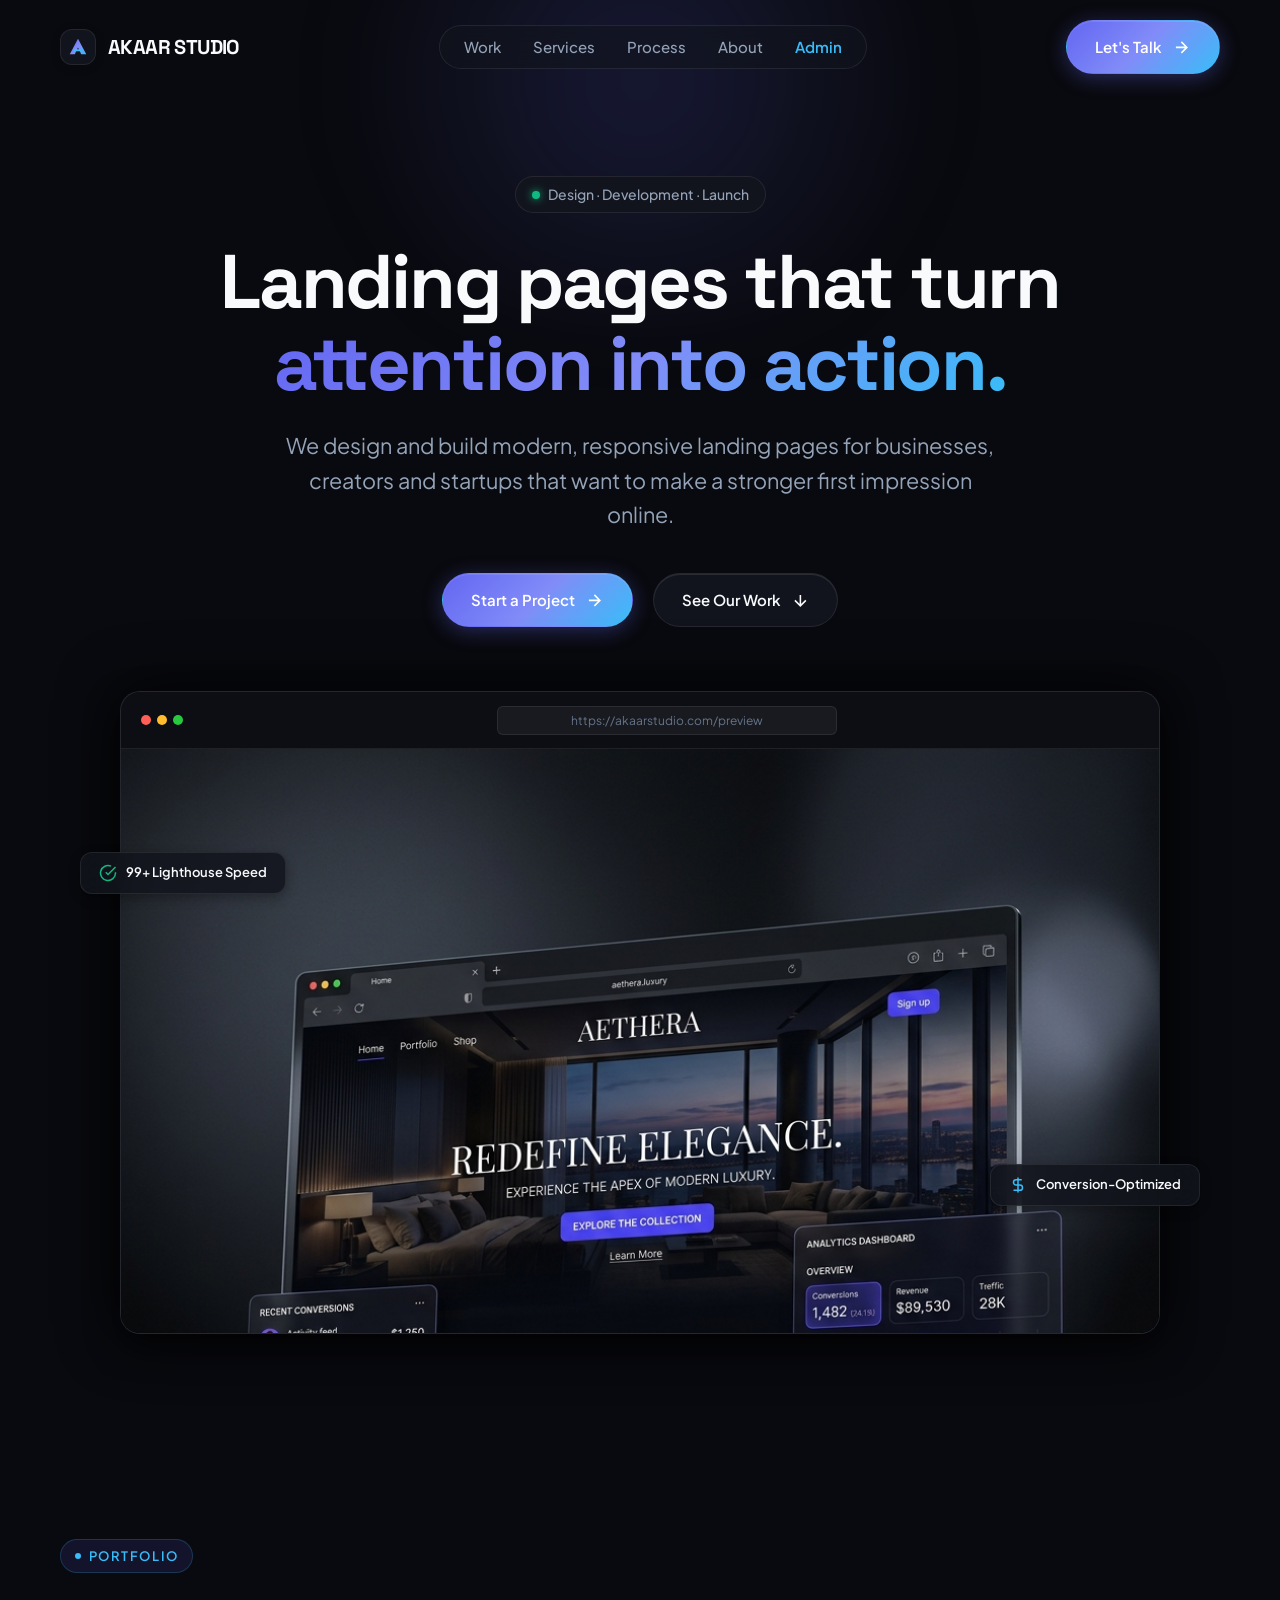
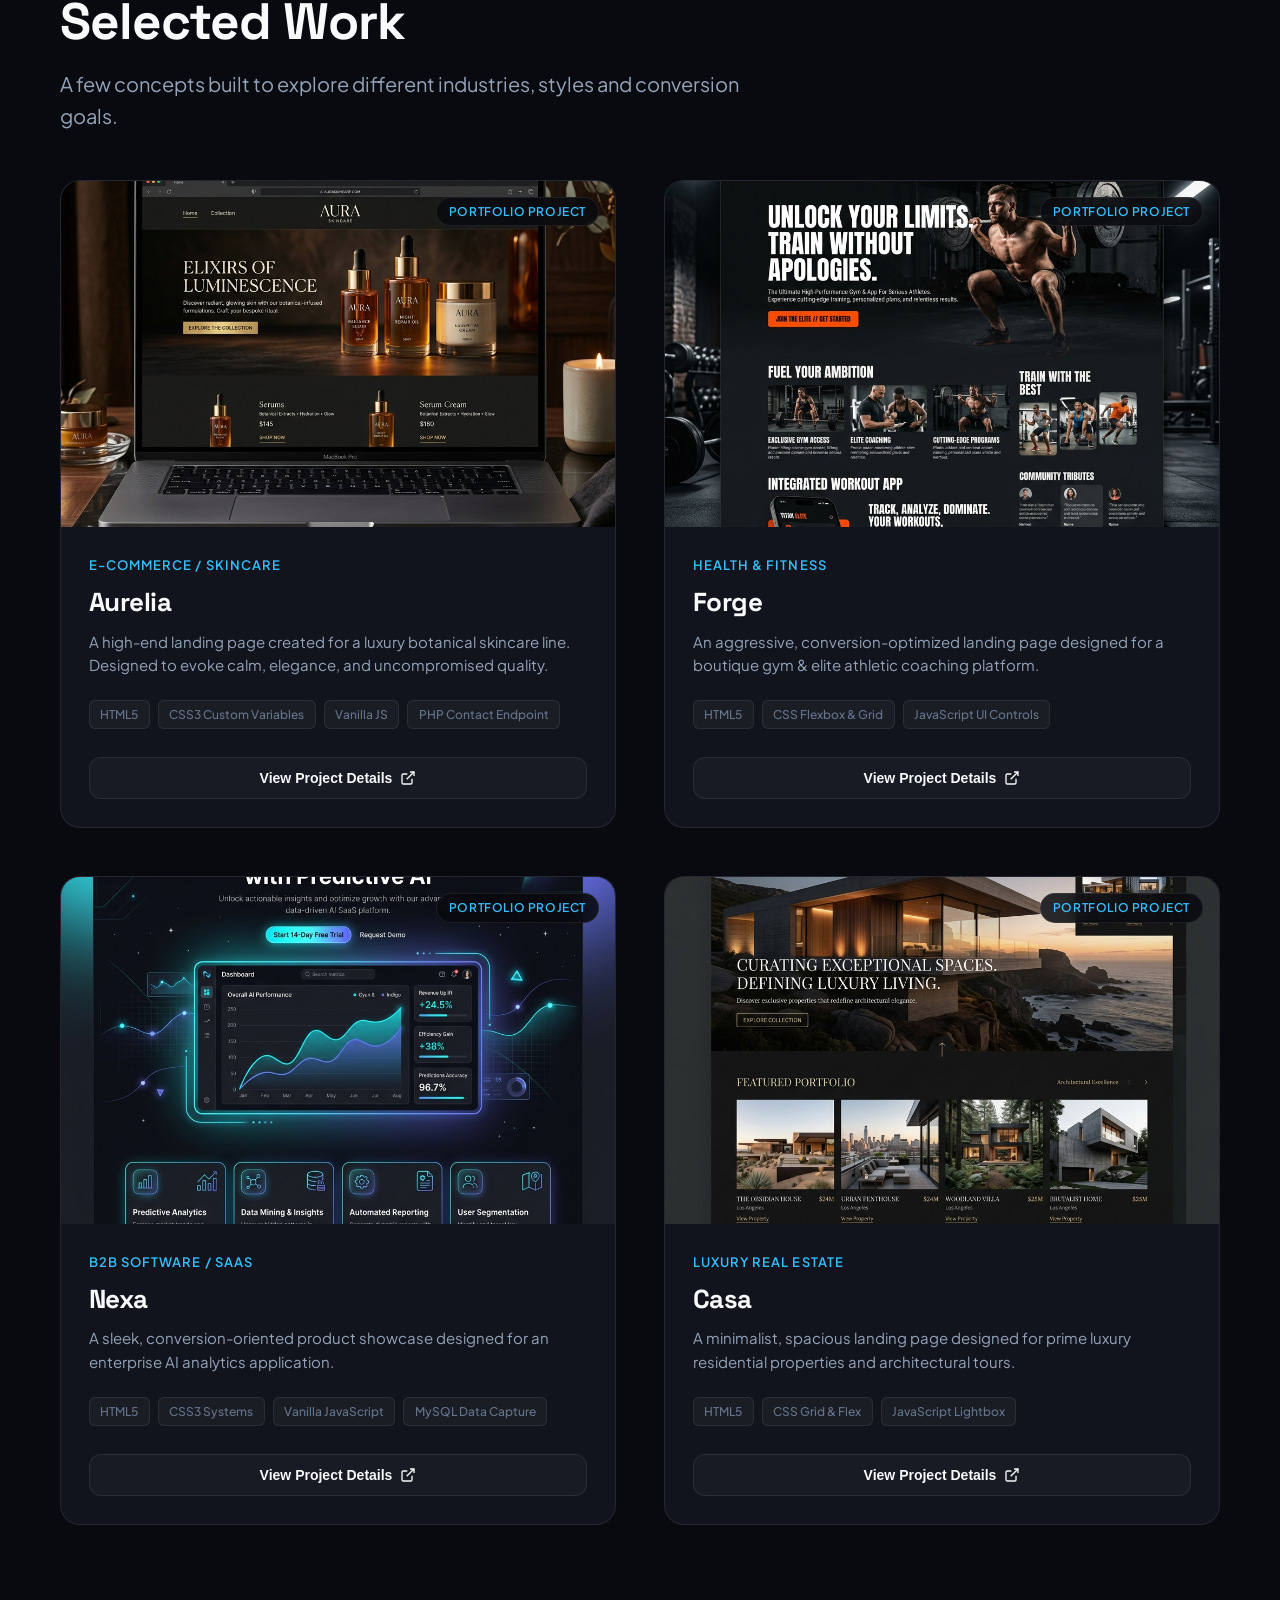
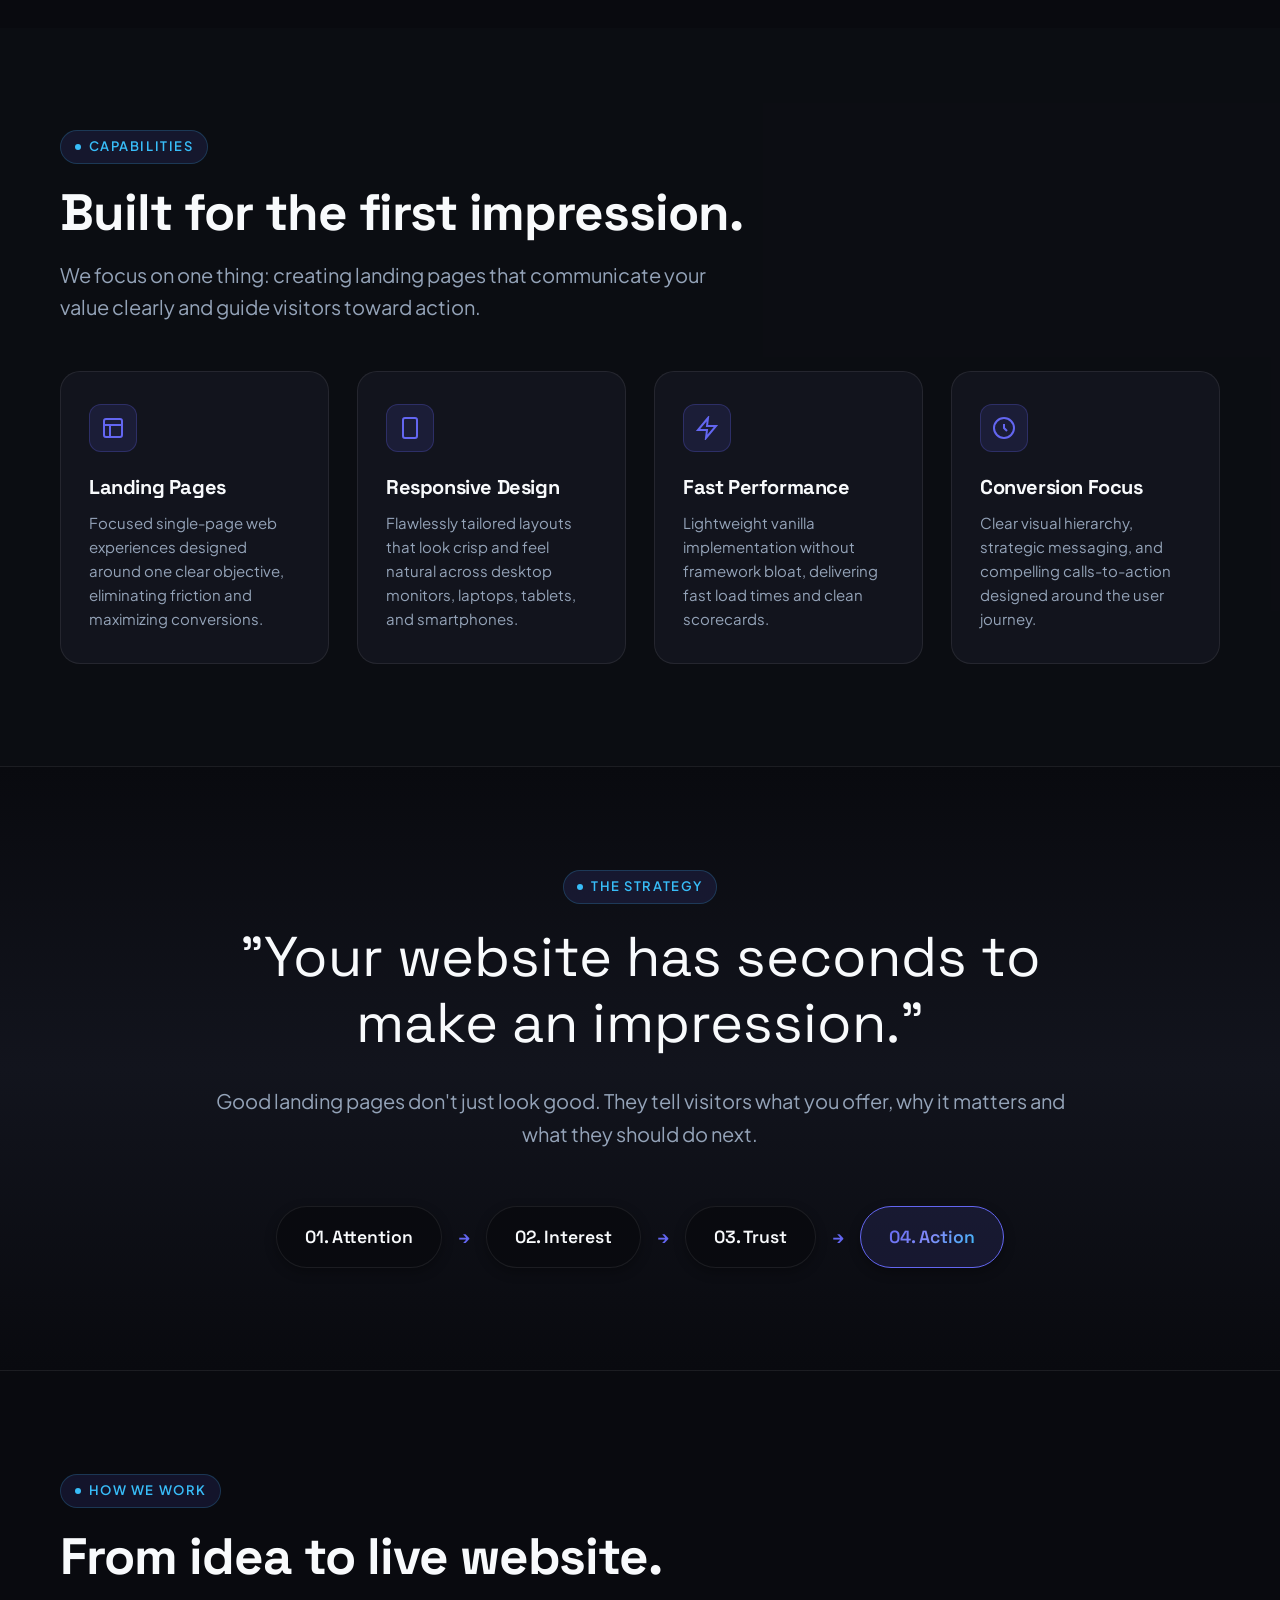
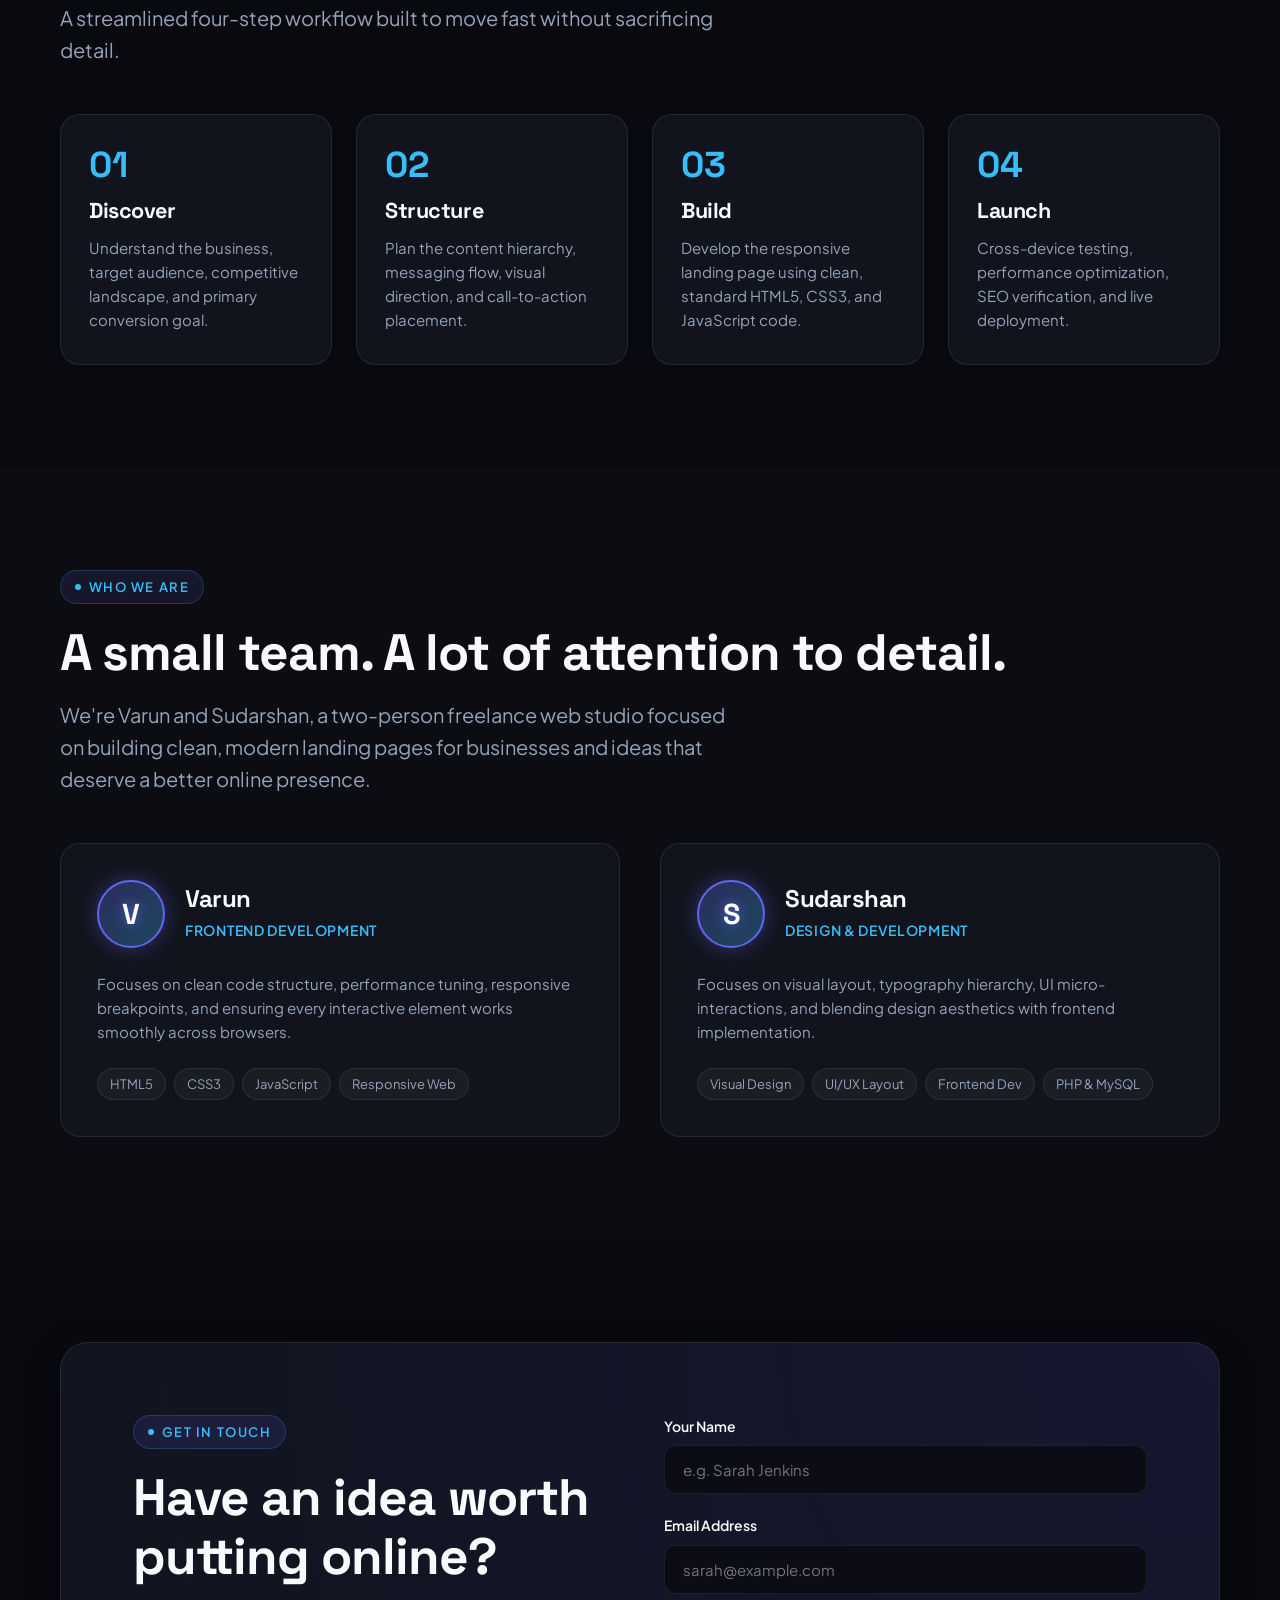
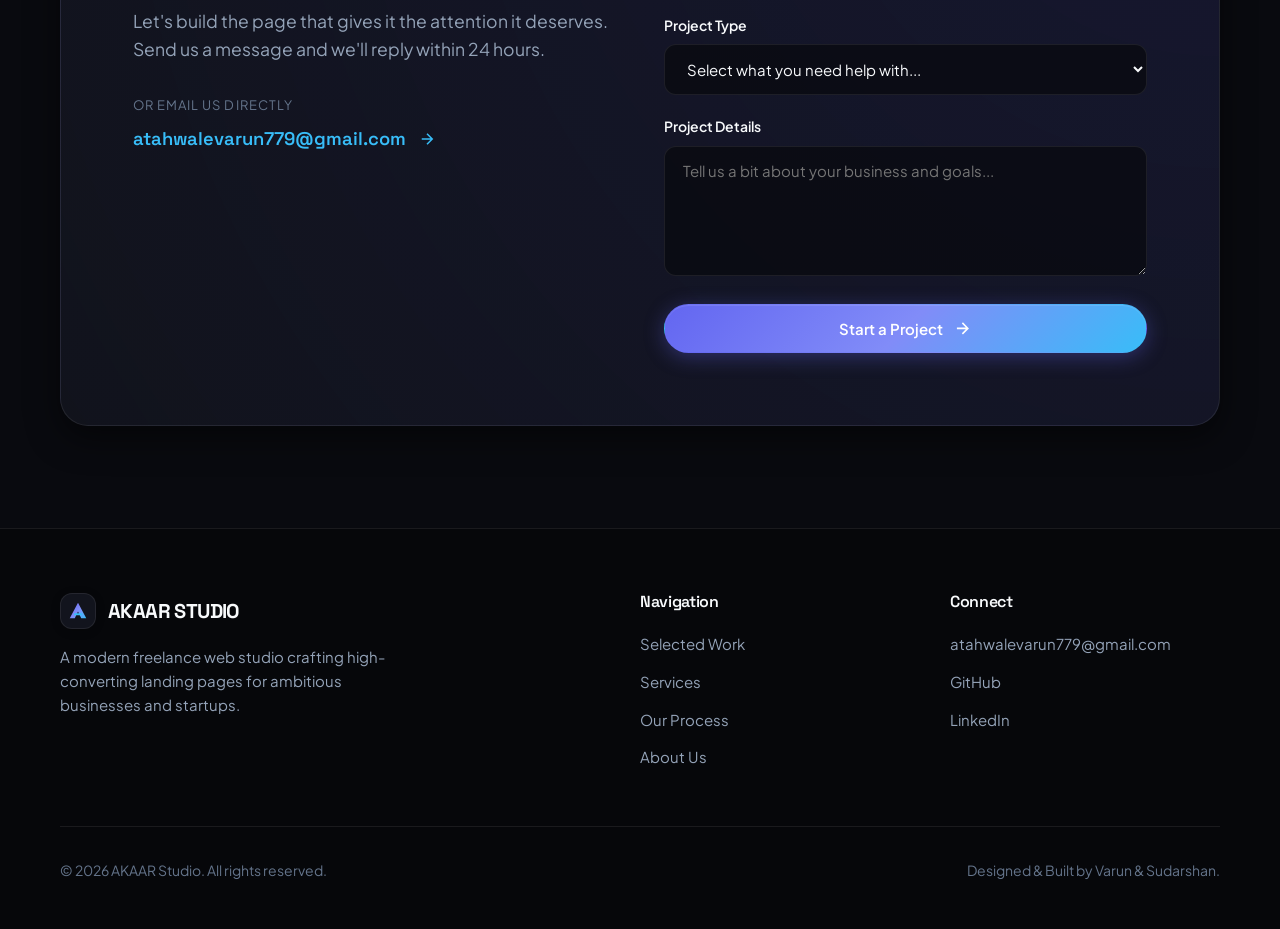
==== index.html @ c150434a "Add index.html for static GitHub Pages deployment" ====
<!DOCTYPE html>
<html lang="en">
<head>
    <meta charset="UTF-8">
    <meta name="viewport" content="width=device-width, initial-scale=1.0">
    <title>AKAAR STUDIO — Modern Landing Pages That Convert</title>
    <meta name="description" content="We design and build modern, responsive landing pages for businesses, creators and startups that want to make a stronger first impression online.">
    <meta name="author" content="AKAAR Studio">

    <!-- Open Graph Metadata -->
    <meta property="og:title" content="AKAAR STUDIO — Modern Landing Pages That Convert">
    <meta property="og:description" content="We design and build modern, responsive landing pages for businesses, creators and startups.">
    <meta property="og:image" content="assets/images/hero_preview.png">
    <meta property="og:type" content="website">

    <!-- Favicon SVG -->
    <link rel="icon" type="image/svg+xml" href="data:image/svg+xml,<svg xmlns='http://www.w3.org/2000/svg' viewBox='0 0 100 100'><rect width='100' height='100' rx='24' fill='%2312141D'/><path d='M50 18L18 82H36L50 51L64 82H82L50 18Z' fill='%236366F1'/><path d='M34 60H66' stroke='%2338BDF8' stroke-width='7' stroke-linecap='round'/></svg>">

    <!-- CSS Stylesheet -->
    <link rel="stylesheet" href="assets/css/styles.css">
</head>
<body>

    <!-- ==========================================================================
         NAVBAR
         ========================================================================== -->
    <header class="navbar-wrapper">
        <div class="container navbar-inner">
            <a href="#" class="brand-logo" aria-label="AKAAR Studio Homepage">
                <div class="brand-mark">
                    <svg width="22" height="22" viewBox="0 0 24 24" fill="none" xmlns="http://www.w3.org/2000/svg">
                        <path d="M12 3L3 20H8.5L12 12.5L15.5 20H21L12 3Z" fill="url(#akaar-logo-head)"/>
                        <path d="M8.5 15.5H15.5" stroke="#38BDF8" stroke-width="2" stroke-linecap="round"/>
                        <defs>
                            <linearGradient id="akaar-logo-head" x1="3" y1="3" x2="21" y2="20" gradientUnits="userSpaceOnUse">
                                <stop stop-color="#6366F1"/>
                                <stop offset="0.5" stop-color="#818CF8"/>
                                <stop offset="1" stop-color="#38BDF8"/>
                            </linearGradient>
                        </defs>
                    </svg>
                </div>
                <span>AKAAR STUDIO</span>
            </a>

            <nav>
                <ul class="nav-links">
                    <li><a href="#work" class="nav-link">Work</a></li>
                    <li><a href="#services" class="nav-link">Services</a></li>
                    <li><a href="#process" class="nav-link">Process</a></li>
                    <li><a href="#about" class="nav-link">About</a></li>
                    <li><a href="admin/index.php" class="nav-link" style="color: var(--accent-cyan); font-weight: 600;">Admin</a></li>
                </ul>
            </nav>

            <div class="nav-cta">
                <a href="#contact" class="btn btn-primary">
                    <span>Let's Talk</span>
                    <svg class="btn-icon" viewBox="0 0 24 24" fill="none" stroke="currentColor" stroke-width="2"><path d="M5 12h14M12 5l7 7-7 7"/></svg>
                </a>
            </div>

            <button class="mobile-nav-toggle" aria-label="Toggle Navigation Menu" aria-expanded="false">
                <span></span>
                <span></span>
                <span></span>
            </button>
        </div>
    </header>

    <!-- Mobile Drawer Overlay -->
    <div class="mobile-drawer" id="mobileDrawer">
        <ul class="mobile-drawer-links">
            <li><a href="#work" class="mobile-drawer-link">Work</a></li>
            <li><a href="#services" class="mobile-drawer-link">Services</a></li>
            <li><a href="#process" class="mobile-drawer-link">Process</a></li>
            <li><a href="#about" class="mobile-drawer-link">About</a></li>
            <li><a href="admin/index.php" class="mobile-drawer-link" style="color: var(--accent-cyan); font-weight: 600;">Admin Gateway</a></li>
        </ul>
        <a href="#contact" class="btn btn-primary mobile-drawer-cta">
            <span>Start a Project</span>
            <svg class="btn-icon" viewBox="0 0 24 24" fill="none" stroke="currentColor" stroke-width="2"><path d="M5 12h14M12 5l7 7-7 7"/></svg>
        </a>
    </div>

    <!-- ==========================================================================
         HERO SECTION
         ========================================================================== -->
    <section class="hero-section">
        <div class="hero-glow"></div>
        <div class="container">
            <div class="hero-content reveal-on-scroll">
                <div class="hero-badge">
                    <span class="hero-badge-dot"></span>
                    <span>Design · Development · Launch</span>
                </div>

                <h1 class="hero-headline">
                    Landing pages that turn <br>
                    <span class="text-gradient">attention into action.</span>
                </h1>

                <p class="hero-subtext">
                    We design and build modern, responsive landing pages for businesses, creators and startups that want to make a stronger first impression online.
                </p>

                <div class="hero-actions">
                    <a href="#contact" class="btn btn-primary">
                        <span>Start a Project</span>
                        <svg class="btn-icon" viewBox="0 0 24 24" fill="none" stroke="currentColor" stroke-width="2"><path d="M5 12h14M12 5l7 7-7 7"/></svg>
                    </a>
                    <a href="#work" class="btn btn-secondary">
                        <span>See Our Work</span>
                        <svg class="btn-icon" viewBox="0 0 24 24" fill="none" stroke="currentColor" stroke-width="2"><path d="M12 5v14M5 12l7 7 7-7"/></svg>
                    </a>
                </div>
            </div>

            <!-- Hero Visual Browser Mockup -->
            <div class="hero-visual-container reveal-on-scroll">
                <div class="floating-tag floating-tag-left">
                    <svg width="18" height="18" viewBox="0 0 24 24" fill="none" stroke="#10B981" stroke-width="2"><path d="M22 11.08V12a10 10 0 1 1-5.93-9.14"/><polyline points="22 4 12 14.01 9 11.01"/></svg>
                    <span>99+ Lighthouse Speed</span>
                </div>

                <div class="floating-tag floating-tag-right">
                    <svg width="18" height="18" viewBox="0 0 24 24" fill="none" stroke="#38BDF8" stroke-width="2"><path d="M12 2v20M17 5H9.5a3.5 3.5 0 0 0 0 7h5a3.5 3.5 0 0 1 0 7H6"/></svg>
                    <span>Conversion-Optimized</span>
                </div>

                <div class="hero-visual-frame">
                    <div class="browser-bar">
                        <div class="browser-dots">
                            <span class="browser-dot red"></span>
                            <span class="browser-dot yellow"></span>
                            <span class="browser-dot green"></span>
                        </div>
                        <div class="browser-url-pill">https://akaarstudio.com/preview</div>
                    </div>
                    <div class="hero-img-wrap">
                        <img src="assets/images/hero_preview.png" alt="AKAAR Studio Landing Page Preview Showcase" loading="eager">
                    </div>
                </div>
            </div>
        </div>
    </section>

    <!-- ==========================================================================
         SELECTED WORK
         ========================================================================== -->
    <section id="work" class="section-padding">
        <div class="container">
            <div class="reveal-on-scroll">
                <span class="section-label">Portfolio</span>
                <h2 class="section-title">Selected Work</h2>
                <p class="section-subtitle">
                    A few concepts built to explore different industries, styles and conversion goals.
                </p>
            </div>

            <div class="projects-grid" id="projectsGrid">
                                <article class="project-card reveal-on-scroll">
                    <div class="project-img-box">
                        <span class="concept-badge">Portfolio Project</span>
                        <img src="assets/images/project_aurelia.png" alt="Aurelia" loading="lazy" onerror="this.src='assets/images/hero_preview.png'">
                    </div>
                    <div class="project-info">
                        <div class="project-meta">
                            <span class="project-industry">E-Commerce / Skincare</span>
                        </div>
                        <h3 class="project-title">Aurelia</h3>
                        <p class="project-desc">
                            A high-end landing page created for a luxury botanical skincare line. Designed to evoke calm, elegance, and uncompromised quality.                        </p>
                        <div class="project-tech-tags">
                                                            <span class="tech-tag">HTML5</span>
                                                            <span class="tech-tag">CSS3 Custom Variables</span>
                                                            <span class="tech-tag">Vanilla JS</span>
                                                            <span class="tech-tag">PHP Contact Endpoint</span>
                                                    </div>
                        <div class="project-footer">
                            <button class="btn-card-action" data-project-trigger="aurelia">
                                <span>View Project Details</span>
                                <svg width="16" height="16" viewBox="0 0 24 24" fill="none" stroke="currentColor" stroke-width="2"><path d="M18 13v6a2 2 0 0 1-2 2H5a2 2 0 0 1-2-2V8a2 2 0 0 1 2-2h6"/><polyline points="15 3 21 3 21 9"/><line x1="10" y1="14" x2="21" y2="3"/></svg>
                            </button>
                        </div>
                    </div>
                </article>
                                <article class="project-card reveal-on-scroll">
                    <div class="project-img-box">
                        <span class="concept-badge">Portfolio Project</span>
                        <img src="assets/images/project_forge.png" alt="Forge" loading="lazy" onerror="this.src='assets/images/hero_preview.png'">
                    </div>
                    <div class="project-info">
                        <div class="project-meta">
                            <span class="project-industry">Health &amp; Fitness</span>
                        </div>
                        <h3 class="project-title">Forge</h3>
                        <p class="project-desc">
                            An aggressive, conversion-optimized landing page designed for a boutique gym &amp; elite athletic coaching platform.                        </p>
                        <div class="project-tech-tags">
                                                            <span class="tech-tag">HTML5</span>
                                                            <span class="tech-tag">CSS Flexbox &amp; Grid</span>
                                                            <span class="tech-tag">JavaScript UI Controls</span>
                                                    </div>
                        <div class="project-footer">
                            <button class="btn-card-action" data-project-trigger="forge">
                                <span>View Project Details</span>
                                <svg width="16" height="16" viewBox="0 0 24 24" fill="none" stroke="currentColor" stroke-width="2"><path d="M18 13v6a2 2 0 0 1-2 2H5a2 2 0 0 1-2-2V8a2 2 0 0 1 2-2h6"/><polyline points="15 3 21 3 21 9"/><line x1="10" y1="14" x2="21" y2="3"/></svg>
                            </button>
                        </div>
                    </div>
                </article>
                                <article class="project-card reveal-on-scroll">
                    <div class="project-img-box">
                        <span class="concept-badge">Portfolio Project</span>
                        <img src="assets/images/project_nexa.png" alt="Nexa" loading="lazy" onerror="this.src='assets/images/hero_preview.png'">
                    </div>
                    <div class="project-info">
                        <div class="project-meta">
                            <span class="project-industry">B2B Software / SaaS</span>
                        </div>
                        <h3 class="project-title">Nexa</h3>
                        <p class="project-desc">
                            A sleek, conversion-oriented product showcase designed for an enterprise AI analytics application.                        </p>
                        <div class="project-tech-tags">
                                                            <span class="tech-tag">HTML5</span>
                                                            <span class="tech-tag">CSS3 Systems</span>
                                                            <span class="tech-tag">Vanilla JavaScript</span>
                                                            <span class="tech-tag">MySQL Data Capture</span>
                                                    </div>
                        <div class="project-footer">
                            <button class="btn-card-action" data-project-trigger="nexa">
                                <span>View Project Details</span>
                                <svg width="16" height="16" viewBox="0 0 24 24" fill="none" stroke="currentColor" stroke-width="2"><path d="M18 13v6a2 2 0 0 1-2 2H5a2 2 0 0 1-2-2V8a2 2 0 0 1 2-2h6"/><polyline points="15 3 21 3 21 9"/><line x1="10" y1="14" x2="21" y2="3"/></svg>
                            </button>
                        </div>
                    </div>
                </article>
                                <article class="project-card reveal-on-scroll">
                    <div class="project-img-box">
                        <span class="concept-badge">Portfolio Project</span>
                        <img src="assets/images/project_casa.png" alt="Casa" loading="lazy" onerror="this.src='assets/images/hero_preview.png'">
                    </div>
                    <div class="project-info">
                        <div class="project-meta">
                            <span class="project-industry">Luxury Real Estate</span>
                        </div>
                        <h3 class="project-title">Casa</h3>
                        <p class="project-desc">
                            A minimalist, spacious landing page designed for prime luxury residential properties and architectural tours.                        </p>
                        <div class="project-tech-tags">
                                                            <span class="tech-tag">HTML5</span>
                                                            <span class="tech-tag">CSS Grid &amp; Flex</span>
                                                            <span class="tech-tag">JavaScript Lightbox</span>
                                                    </div>
                        <div class="project-footer">
                            <button class="btn-card-action" data-project-trigger="casa">
                                <span>View Project Details</span>
                                <svg width="16" height="16" viewBox="0 0 24 24" fill="none" stroke="currentColor" stroke-width="2"><path d="M18 13v6a2 2 0 0 1-2 2H5a2 2 0 0 1-2-2V8a2 2 0 0 1 2-2h6"/><polyline points="15 3 21 3 21 9"/><line x1="10" y1="14" x2="21" y2="3"/></svg>
                            </button>
                        </div>
                    </div>
                </article>
                            </div>
        </div>
    </section>

    <!-- ==========================================================================
         WHAT WE BUILD
         ========================================================================== -->
    <section id="services" class="section-padding" style="background: rgba(18, 20, 29, 0.3);">
        <div class="container">
            <div class="reveal-on-scroll">
                <span class="section-label">Capabilities</span>
                <h2 class="section-title">Built for the first impression.</h2>
                <p class="section-subtitle">
                    We focus on one thing: creating landing pages that communicate your value clearly and guide visitors toward action.
                </p>
            </div>

            <div class="services-grid">
                <div class="service-card reveal-on-scroll">
                    <div class="service-icon">
                        <svg width="24" height="24" viewBox="0 0 24 24" fill="none" stroke="currentColor" stroke-width="2"><rect x="3" y="3" width="18" height="18" rx="2" ry="2"/><line x1="3" y1="9" x2="21" y2="9"/><line x1="9" y1="21" x2="9" y2="9"/></svg>
                    </div>
                    <h3 class="service-title">Landing Pages</h3>
                    <p class="service-desc">
                        Focused single-page web experiences designed around one clear objective, eliminating friction and maximizing conversions.
                    </p>
                </div>

                <div class="service-card reveal-on-scroll">
                    <div class="service-icon">
                        <svg width="24" height="24" viewBox="0 0 24 24" fill="none" stroke="currentColor" stroke-width="2"><rect x="5" y="2" width="14" height="20" rx="2" ry="2"/><line x1="12" y1="18" x2="12.01" y2="18"/></svg>
                    </div>
                    <h3 class="service-title">Responsive Design</h3>
                    <p class="service-desc">
                        Flawlessly tailored layouts that look crisp and feel natural across desktop monitors, laptops, tablets, and smartphones.
                    </p>
                </div>

                <div class="service-card reveal-on-scroll">
                    <div class="service-icon">
                        <svg width="24" height="24" viewBox="0 0 24 24" fill="none" stroke="currentColor" stroke-width="2"><polygon points="13 2 3 14 12 14 11 22 21 10 12 10 13 2"/></svg>
                    </div>
                    <h3 class="service-title">Fast Performance</h3>
                    <p class="service-desc">
                        Lightweight vanilla implementation without framework bloat, delivering fast load times and clean scorecards.
                    </p>
                </div>

                <div class="service-card reveal-on-scroll">
                    <div class="service-icon">
                        <svg width="24" height="24" viewBox="0 0 24 24" fill="none" stroke="currentColor" stroke-width="2"><circle cx="12" cy="12" r="10"/><path d="M12 8v4l3 3"/></svg>
                    </div>
                    <h3 class="service-title">Conversion Focus</h3>
                    <p class="service-desc">
                        Clear visual hierarchy, strategic messaging, and compelling calls-to-action designed around the user journey.
                    </p>
                </div>
            </div>
        </div>
    </section>

    <!-- ==========================================================================
         WHY LANDING PAGES
         ========================================================================== -->
    <section class="section-padding why-section">
        <div class="container">
            <div class="why-editorial reveal-on-scroll">
                <span class="section-label">The Strategy</span>
                <blockquote class="why-quote">
                    "Your website has seconds to make an impression."
                </blockquote>
                <p class="why-subcopy">
                    Good landing pages don't just look good. They tell visitors what you offer, why it matters and what they should do next.
                </p>

                <div class="journey-flow">
                    <div class="journey-step">
                        <span>01. Attention</span>
                    </div>
                    <span class="journey-arrow">→</span>

                    <div class="journey-step">
                        <span>02. Interest</span>
                    </div>
                    <span class="journey-arrow">→</span>

                    <div class="journey-step">
                        <span>03. Trust</span>
                    </div>
                    <span class="journey-arrow">→</span>

                    <div class="journey-step" style="border-color: var(--accent-primary); background: var(--accent-light);">
                        <span class="text-gradient">04. Action</span>
                    </div>
                </div>
            </div>
        </div>
    </section>

    <!-- ==========================================================================
         PROCESS SECTION
         ========================================================================== -->
    <section id="process" class="section-padding">
        <div class="container">
            <div class="reveal-on-scroll">
                <span class="section-label">How We Work</span>
                <h2 class="section-title">From idea to live website.</h2>
                <p class="section-subtitle">
                    A streamlined four-step workflow built to move fast without sacrificing detail.
                </p>
            </div>

            <div class="process-timeline">
                <div class="process-step-card reveal-on-scroll">
                    <div class="process-number">01</div>
                    <h3 class="process-title">Discover</h3>
                    <p class="process-desc">
                        Understand the business, target audience, competitive landscape, and primary conversion goal.
                    </p>
                </div>

                <div class="process-step-card reveal-on-scroll">
                    <div class="process-number">02</div>
                    <h3 class="process-title">Structure</h3>
                    <p class="process-desc">
                        Plan the content hierarchy, messaging flow, visual direction, and call-to-action placement.
                    </p>
                </div>

                <div class="process-step-card reveal-on-scroll">
                    <div class="process-number">03</div>
                    <h3 class="process-title">Build</h3>
                    <p class="process-desc">
                        Develop the responsive landing page using clean, standard HTML5, CSS3, and JavaScript code.
                    </p>
                </div>

                <div class="process-step-card reveal-on-scroll">
                    <div class="process-number">04</div>
                    <h3 class="process-title">Launch</h3>
                    <p class="process-desc">
                        Cross-device testing, performance optimization, SEO verification, and live deployment.
                    </p>
                </div>
            </div>
        </div>
    </section>

    <!-- ==========================================================================
         ABOUT US SECTION
         ========================================================================== -->
    <section id="about" class="section-padding" style="background: rgba(18, 20, 29, 0.3);">
        <div class="container">
            <div class="reveal-on-scroll">
                <span class="section-label">Who We Are</span>
                <h2 class="section-title">A small team. A lot of attention to detail.</h2>
                <p class="section-subtitle">
                    We're Varun and Sudarshan, a two-person freelance web studio focused on building clean, modern landing pages for businesses and ideas that deserve a better online presence.
                </p>
            </div>

            <div class="team-grid">
                <!-- Varun -->
                <div class="team-card reveal-on-scroll">
                    <div class="team-header">
                        <div class="team-avatar">V</div>
                        <div>
                            <h3 class="team-name">Varun</h3>
                            <span class="team-role">Frontend Development</span>
                        </div>
                    </div>
                    <p style="color: var(--text-secondary); font-size: 0.9375rem; line-height: 1.6;">
                        Focuses on clean code structure, performance tuning, responsive breakpoints, and ensuring every interactive element works smoothly across browsers.
                    </p>
                    <div class="team-focus-list">
                        <span class="team-focus-pill">HTML5</span>
                        <span class="team-focus-pill">CSS3</span>
                        <span class="team-focus-pill">JavaScript</span>
                        <span class="team-focus-pill">Responsive Web</span>
                    </div>
                </div>

                <!-- Sudarshan -->
                <div class="team-card reveal-on-scroll">
                    <div class="team-header">
                        <div class="team-avatar">S</div>
                        <div>
                            <h3 class="team-name">Sudarshan</h3>
                            <span class="team-role">Design & Development</span>
                        </div>
                    </div>
                    <p style="color: var(--text-secondary); font-size: 0.9375rem; line-height: 1.6;">
                        Focuses on visual layout, typography hierarchy, UI micro-interactions, and blending design aesthetics with frontend implementation.
                    </p>
                    <div class="team-focus-list">
                        <span class="team-focus-pill">Visual Design</span>
                        <span class="team-focus-pill">UI/UX Layout</span>
                        <span class="team-focus-pill">Frontend Dev</span>
                        <span class="team-focus-pill">PHP & MySQL</span>
                    </div>
                </div>
            </div>
        </div>
    </section>

    <!-- ==========================================================================
         FINAL CTA & CONTACT FORM
         ========================================================================== -->
    <section id="contact" class="section-padding">
        <div class="container">
            <div class="cta-section-box reveal-on-scroll">
                <div class="cta-grid">
                    <div>
                        <span class="section-label">Get In Touch</span>
                        <h2 class="cta-headline">Have an idea worth putting online?</h2>
                        <p class="cta-subcopy">
                            Let's build the page that gives it the attention it deserves. Send us a message and we'll reply within 24 hours.
                        </p>

                        <div style="margin-top: 2rem;">
                            <span style="display: block; font-size: 0.8125rem; color: var(--text-tertiary); text-transform: uppercase; letter-spacing: 0.08em; margin-bottom: 0.5rem;">Or email us directly</span>
                            <a href="mailto:atahwalevarun779@gmail.com?subject=Project%20Inquiry%20-%20AKAAR%20Studio" class="cta-direct-email">
                                <span>atahwalevarun779@gmail.com</span>
                                <svg width="18" height="18" viewBox="0 0 24 24" fill="none" stroke="currentColor" stroke-width="2"><path d="M5 12h14M12 5l7 7-7 7"/></svg>
                            </a>
                        </div>
                    </div>

                    <!-- Contact Form -->
                    <div>
                        <form id="contactForm" class="contact-form" novalidate>
                            <div class="form-group">
                                <label for="name" class="form-label">Your Name</label>
                                <input type="text" id="name" name="name" class="form-input" placeholder="e.g. Sarah Jenkins" required>
                            </div>

                            <div class="form-group">
                                <label for="email" class="form-label">Email Address</label>
                                <input type="email" id="email" name="email" class="form-input" placeholder="sarah@example.com" required>
                            </div>

                            <div class="form-group">
                                <label for="project_type" class="form-label">Project Type</label>
                                <select id="project_type" name="project_type" class="form-select" required>
                                    <option value="" disabled selected>Select what you need help with...</option>
                                    <option value="Landing Page">Landing Page</option>
                                    <option value="Business Website">Business Website</option>
                                    <option value="Product Launch">Product Launch</option>
                                    <option value="Website Redesign">Website Redesign</option>
                                    <option value="Other">Other</option>
                                </select>
                            </div>

                            <div class="form-group">
                                <label for="message" class="form-label">Project Details</label>
                                <textarea id="message" name="message" class="form-textarea" placeholder="Tell us a bit about your business and goals..." required></textarea>
                            </div>

                            <div id="formStatus" class="form-status"></div>

                            <button type="submit" id="submitBtn" class="btn btn-primary" style="width: 100%; margin-top: 0.5rem;">
                                <span>Start a Project</span>
                                <svg class="btn-icon" viewBox="0 0 24 24" fill="none" stroke="currentColor" stroke-width="2"><path d="M5 12h14M12 5l7 7-7 7"/></svg>
                            </button>
                        </form>
                    </div>
                </div>
            </div>
        </div>
    </section>

    <!-- ==========================================================================
         PROJECT DETAILS MODAL
         ========================================================================== -->
    <div class="modal-overlay" id="projectModal" role="dialog" aria-modal="true" aria-labelledby="modalTitle">
        <div class="modal-content-box">
            <button class="modal-close-btn" id="modalCloseBtn" aria-label="Close dialog">&times;</button>
            
            <span class="project-industry" id="modalIndustry">Category</span>
            <h2 class="section-title" id="modalTitle" style="font-size: 2rem; margin-top: 0.3rem;">Project Title</h2>

            <img src="" alt="" id="modalImg" class="modal-body-img">

            <div style="margin-bottom: 1.5rem;">
                <h4 style="font-size: 1.1rem; margin-bottom: 0.5rem;">Overview</h4>
                <p id="modalDesc" style="color: var(--text-secondary); font-size: 0.95rem; line-height: 1.6;"></p>
            </div>

            <div style="margin-bottom: 1.5rem;">
                <h4 style="font-size: 1.1rem; margin-bottom: 0.5rem;">Key Conversion Features</h4>
                <ul id="modalHighlights" style="list-style: none; padding-left: 0;"></ul>
            </div>

            <div>
                <h4 style="font-size: 1.1rem; margin-bottom: 0.5rem;">Technologies Used</h4>
                <div id="modalTech" class="project-tech-tags"></div>
            </div>
        </div>
    </div>

    <!-- ==========================================================================
         FOOTER
         ========================================================================== -->
    <footer class="site-footer">
        <div class="container">
            <div class="footer-top">
                <div>
                    <a href="#" class="brand-logo" aria-label="AKAAR Studio Homepage">
                        <div class="brand-mark">
                            <svg width="22" height="22" viewBox="0 0 24 24" fill="none" xmlns="http://www.w3.org/2000/svg">
                                <path d="M12 3L3 20H8.5L12 12.5L15.5 20H21L12 3Z" fill="url(#akaar-logo-foot)"/>
                                <path d="M8.5 15.5H15.5" stroke="#38BDF8" stroke-width="2" stroke-linecap="round"/>
                                <defs>
                                    <linearGradient id="akaar-logo-foot" x1="3" y1="3" x2="21" y2="20" gradientUnits="userSpaceOnUse">
                                        <stop stop-color="#6366F1"/>
                                        <stop offset="0.5" stop-color="#818CF8"/>
                                        <stop offset="1" stop-color="#38BDF8"/>
                                    </linearGradient>
                                </defs>
                            </svg>
                        </div>
                        <span>AKAAR STUDIO</span>
                    </a>
                    <p class="footer-brand-desc">
                        A modern freelance web studio crafting high-converting landing pages for ambitious businesses and startups.
                    </p>
                </div>

                <div>
                    <h4 class="footer-col-title">Navigation</h4>
                    <ul class="footer-links">
                        <li><a href="#work" class="footer-link">Selected Work</a></li>
                        <li><a href="#services" class="footer-link">Services</a></li>
                        <li><a href="#process" class="footer-link">Our Process</a></li>
                        <li><a href="#about" class="footer-link">About Us</a></li>
                    </ul>
                </div>

                <div>
                    <h4 class="footer-col-title">Connect</h4>
                    <ul class="footer-links">
                        <li><a href="mailto:atahwalevarun779@gmail.com?subject=Project%20Inquiry%20-%20AKAAR%20Studio" class="footer-link">atahwalevarun779@gmail.com</a></li>
                        <li><a href="#" class="footer-link" target="_blank" rel="noopener">GitHub</a></li>
                        <li><a href="#" class="footer-link" target="_blank" rel="noopener">LinkedIn</a></li>
                    </ul>
                </div>
            </div>

            <div class="footer-bottom">
                <p>&copy; 2026 AKAAR Studio. All rights reserved.</p>
                <p>Designed & Built by Varun & Sudarshan.</p>
            </div>
        </div>
    </footer>

    <script>
        window.INITIAL_PROJECTS = [{"id":1,"slug":"aurelia","title":"Aurelia","industry":"E-Commerce \/ Skincare","image_url":"assets\/images\/project_aurelia.png","overview":"A high-end landing page created for a luxury botanical skincare line. Designed to evoke calm, elegance, and uncompromised quality.","highlights":["Editorial visual layout showcasing natural ingredients","Interactive product ingredient hotspot explorer","Clean conversion funnel targeting high-LTV customers","Subtle glassmorphic cards and warm neutral tones"],"tech_tags":["HTML5","CSS3 Custom Variables","Vanilla JS","PHP Contact Endpoint"],"order_num":1},{"id":2,"slug":"forge","title":"Forge","industry":"Health & Fitness","image_url":"assets\/images\/project_forge.png","overview":"An aggressive, conversion-optimized landing page designed for a boutique gym & elite athletic coaching platform.","highlights":["Dynamic workout schedule preview widget","High-contrast dark mode aesthetic with electric accents","Interactive membership plan estimator","Zero layout shift, 99+ Lighthouse performance baseline"],"tech_tags":["HTML5","CSS Flexbox & Grid","JavaScript UI Controls"],"order_num":2},{"id":3,"slug":"nexa","title":"Nexa","industry":"B2B Software \/ SaaS","image_url":"assets\/images\/project_nexa.png","overview":"A sleek, conversion-oriented product showcase designed for an enterprise AI analytics application.","highlights":["Interactive metrics preview and feature comparison table","Clear call-to-action hierarchy for free-trial signups","Responsive metric dashboard preview mockup","Optimized load times under 0.8 seconds"],"tech_tags":["HTML5","CSS3 Systems","Vanilla JavaScript","MySQL Data Capture"],"order_num":3},{"id":4,"slug":"casa","title":"Casa","industry":"Luxury Real Estate","image_url":"assets\/images\/project_casa.png","overview":"A minimalist, spacious landing page designed for prime luxury residential properties and architectural tours.","highlights":["Full-width high-resolution architectural photo galleries","Direct private tour booking inquiry trigger","Subtle micro-interactions on scroll and hover","Accessible semantic markup for global buyers"],"tech_tags":["HTML5","CSS Grid & Flex","JavaScript Lightbox"],"order_num":4}];
    </script>
    <!-- Main JS -->
    <script src="assets/js/main.js"></script>
</body>
</html>
---- assets/css/styles.css ----
/* ==========================================================================
   AKAAR STUDIO — Design System & Custom CSS
   Modern Freelance Landing Page Studio Portfolio for Varun & Sudarshan
   ========================================================================== */

/* --- Google Fonts Import --- */
@import url('https://fonts.googleapis.com/css2?family=Plus+Jakarta+Sans:ital,wght@0,300..800;1,300..800&family=Space+Grotesk:wght@500;600;700&display=swap');

/* --- CSS Variables & Design Tokens --- */
:root {
  /* Color Palette */
  --bg-primary: #090A0F;
  --bg-surface: #12141D;
  --bg-surface-hover: #181B27;
  --bg-surface-active: #202433;
  --bg-elevated: #1C1F2D;
  
  --border-color: rgba(255, 255, 255, 0.08);
  --border-color-hover: rgba(255, 255, 255, 0.16);
  --border-color-glow: rgba(99, 102, 241, 0.4);

  --text-primary: #F8FAFC;
  --text-secondary: #94A3B8;
  --text-tertiary: #64748B;
  
  --accent-primary: #6366F1;
  --accent-hover: #4F46E5;
  --accent-light: rgba(99, 102, 241, 0.12);
  --accent-gradient: linear-gradient(135deg, #6366F1 0%, #818CF8 50%, #38BDF8 100%);
  --accent-cyan: #38BDF8;
  
  --status-success: #10B981;
  --status-error: #EF4444;

  /* Typography */
  --font-sans: 'Plus Jakarta Sans', -apple-system, BlinkMacSystemFont, 'Segoe UI', Roboto, sans-serif;
  --font-heading: 'Space Grotesk', var(--font-sans);

  /* Border Radii */
  --radius-sm: 6px;
  --radius-md: 12px;
  --radius-lg: 20px;
  --radius-xl: 28px;
  --radius-pill: 9999px;

  /* Spacing */
  --space-xs: 0.5rem;
  --space-sm: 1rem;
  --space-md: 1.5rem;
  --space-lg: 2.5rem;
  --space-xl: 4rem;
  --space-2xl: 6rem;

  /* Transitions & Shadows */
  --transition-fast: 0.15s ease;
  --transition-normal: 0.25s cubic-bezier(0.16, 1, 0.3, 1);
  --transition-slow: 0.5s cubic-bezier(0.16, 1, 0.3, 1);
  
  --shadow-sm: 0 4px 12px rgba(0, 0, 0, 0.3);
  --shadow-md: 0 12px 32px rgba(0, 0, 0, 0.5);
  --shadow-glow: 0 0 40px rgba(99, 102, 241, 0.25);
  --shadow-inset: inset 0 1px 0 rgba(255, 255, 255, 0.1);
}

/* --- Base & Reset Rules --- */
*, *::before, *::after {
  box-sizing: border-box;
  margin: 0;
  padding: 0;
}

html {
  scroll-behavior: smooth;
  font-size: 16px;
  -webkit-text-size-adjust: 100%;
}

body {
  background-color: var(--bg-primary);
  color: var(--text-primary);
  font-family: var(--font-sans);
  line-height: 1.6;
  overflow-x: hidden;
  -webkit-font-smoothing: antialiased;
  -moz-osx-font-smoothing: grayscale;
}

/* Selection */
::selection {
  background-color: var(--accent-primary);
  color: #FFFFFF;
}

/* Focus States */
:focus-visible {
  outline: 2px solid var(--accent-primary);
  outline-offset: 3px;
  border-radius: var(--radius-sm);
}

/* Layout Container */
.container {
  width: 100%;
  max-width: 1240px;
  margin-left: auto;
  margin-right: auto;
  padding-left: 1.5rem;
  padding-right: 1.5rem;
}

@media (min-width: 768px) {
  .container {
    padding-left: 2.5rem;
    padding-right: 2.5rem;
  }
}

/* Typography Helpers */
h1, h2, h3, h4 {
  font-family: var(--font-heading);
  color: var(--text-primary);
  line-height: 1.15;
  font-weight: 700;
  letter-spacing: -0.02em;
}

.text-gradient {
  background: var(--accent-gradient);
  -webkit-background-clip: text;
  -webkit-text-fill-color: transparent;
  display: inline-block;
}

.section-label {
  display: inline-flex;
  align-items: center;
  gap: 0.5rem;
  font-size: 0.8125rem;
  font-weight: 600;
  text-transform: uppercase;
  letter-spacing: 0.12em;
  color: var(--accent-cyan);
  background: var(--accent-light);
  border: 1px solid rgba(56, 189, 248, 0.2);
  padding: 0.35rem 0.85rem;
  border-radius: var(--radius-pill);
  margin-bottom: 1.25rem;
}

.section-label::before {
  content: '';
  width: 6px;
  height: 6px;
  border-radius: 50%;
  background-color: var(--accent-cyan);
}

.section-title {
  font-size: clamp(2rem, 4vw, 3.25rem);
  margin-bottom: 1rem;
}

.section-subtitle {
  font-size: clamp(1.05rem, 1.8vw, 1.25rem);
  color: var(--text-secondary);
  max-width: 680px;
  margin-bottom: 3rem;
  font-weight: 400;
  line-height: 1.6;
}

/* --- Buttons & Interactive Controls --- */
.btn {
  display: inline-flex;
  align-items: center;
  justify-content: center;
  gap: 0.625rem;
  font-family: var(--font-sans);
  font-size: 0.9375rem;
  font-weight: 600;
  padding: 0.875rem 1.75rem;
  border-radius: var(--radius-pill);
  text-decoration: none;
  cursor: pointer;
  transition: all var(--transition-normal);
  border: 1px solid transparent;
  white-space: nowrap;
}

.btn-primary {
  background: var(--accent-gradient);
  color: #FFFFFF;
  box-shadow: 0 4px 20px rgba(99, 102, 241, 0.35), var(--shadow-inset);
}

.btn-primary:hover {
  transform: translateY(-2px);
  box-shadow: 0 8px 30px rgba(99, 102, 241, 0.5), var(--shadow-inset);
  filter: brightness(1.08);
}

.btn-secondary {
  background: var(--bg-surface);
  color: var(--text-primary);
  border: 1px solid var(--border-color);
  box-shadow: var(--shadow-inset);
}

.btn-secondary:hover {
  background: var(--bg-surface-hover);
  border-color: var(--border-color-hover);
  transform: translateY(-2px);
  color: #FFFFFF;
}

.btn-icon {
  width: 1.25em;
  height: 1.25em;
  transition: transform var(--transition-fast);
}

.btn:hover .btn-icon {
  transform: translateX(3px);
}

/* --- Floating Navbar --- */
.navbar-wrapper {
  position: fixed;
  top: 0;
  left: 0;
  right: 0;
  z-index: 1000;
  padding: 1.25rem 0;
  transition: padding var(--transition-normal), background var(--transition-normal);
}

.navbar-wrapper.scrolled {
  padding: 0.75rem 0;
  background: rgba(9, 10, 15, 0.85);
  backdrop-filter: blur(16px);
  -webkit-backdrop-filter: blur(16px);
  border-bottom: 1px solid var(--border-color);
}

.navbar-inner {
  display: flex;
  align-items: center;
  justify-content: space-between;
}

.brand-logo {
  display: flex;
  align-items: center;
  gap: 0.75rem;
  text-decoration: none;
  color: var(--text-primary);
  font-family: var(--font-heading);
  font-weight: 700;
  font-size: 1.25rem;
  letter-spacing: -0.03em;
}

.brand-mark {
  width: 36px;
  height: 36px;
  background: var(--bg-surface);
  border: 1px solid var(--border-color);
  border-radius: var(--radius-md);
  display: flex;
  align-items: center;
  justify-content: center;
  position: relative;
  overflow: hidden;
  transition: all var(--transition-normal);
  box-shadow: 0 2px 10px rgba(0, 0, 0, 0.2);
}

.brand-logo:hover .brand-mark {
  border-color: var(--border-color-glow);
  box-shadow: var(--shadow-glow);
  transform: translateY(-1px);
}

.brand-mark svg {
  width: 22px;
  height: 22px;
  transition: transform var(--transition-normal);
}

.brand-logo:hover .brand-mark svg {
  transform: scale(1.08);
}

.nav-links {
  display: none;
  align-items: center;
  gap: 2rem;
  list-style: none;
  background: rgba(18, 20, 29, 0.6);
  padding: 0.5rem 1.5rem;
  border-radius: var(--radius-pill);
  border: 1px solid var(--border-color);
  backdrop-filter: blur(10px);
}

@media (min-width: 900px) {
  .nav-links {
    display: flex;
  }
}

.nav-link {
  color: var(--text-secondary);
  text-decoration: none;
  font-size: 0.9375rem;
  font-weight: 500;
  transition: color var(--transition-fast);
}

.nav-link:hover, .nav-link.active {
  color: var(--text-primary);
}

.nav-cta {
  display: none;
}

@media (min-width: 600px) {
  .nav-cta {
    display: inline-flex;
  }
}

/* Mobile Navigation Toggle */
.mobile-nav-toggle {
  display: flex;
  flex-direction: column;
  justify-content: center;
  gap: 5px;
  width: 40px;
  height: 40px;
  background: var(--bg-surface);
  border: 1px solid var(--border-color);
  border-radius: var(--radius-md);
  padding: 8px;
  cursor: pointer;
  z-index: 1001;
}

@media (min-width: 900px) {
  .mobile-nav-toggle {
    display: none;
  }
}

.mobile-nav-toggle span {
  display: block;
  width: 100%;
  height: 2px;
  background-color: var(--text-primary);
  border-radius: 2px;
  transition: all var(--transition-fast);
}

.mobile-nav-toggle.open span:nth-child(1) {
  transform: translateY(7px) rotate(45deg);
}

.mobile-nav-toggle.open span:nth-child(2) {
  opacity: 0;
}

.mobile-nav-toggle.open span:nth-child(3) {
  transform: translateY(-7px) rotate(-45deg);
}

/* Mobile Drawer Overlay */
.mobile-drawer {
  position: fixed;
  inset: 0;
  background: rgba(9, 10, 15, 0.96);
  backdrop-filter: blur(20px);
  -webkit-backdrop-filter: blur(20px);
  z-index: 999;
  display: flex;
  flex-direction: column;
  justify-content: center;
  align-items: center;
  gap: 2.5rem;
  padding: 2rem;
  opacity: 0;
  visibility: hidden;
  transition: opacity var(--transition-normal), visibility var(--transition-normal);
}

.mobile-drawer.open {
  opacity: 1;
  visibility: visible;
}

.mobile-drawer-links {
  list-style: none;
  display: flex;
  flex-direction: column;
  align-items: center;
  gap: 1.75rem;
}

.mobile-drawer-link {
  font-family: var(--font-heading);
  font-size: 1.75rem;
  font-weight: 600;
  color: var(--text-primary);
  text-decoration: none;
  transition: color var(--transition-fast);
}

.mobile-drawer-link:hover {
  color: var(--accent-primary);
}

/* --- Hero Section --- */
.hero-section {
  padding-top: clamp(8rem, 15vw, 11rem);
  padding-bottom: clamp(4rem, 8vw, 7rem);
  position: relative;
  overflow: hidden;
}

/* Hero Subtle Glow Background */
.hero-glow {
  position: absolute;
  top: -10%;
  left: 50%;
  transform: translateX(-50%);
  width: 700px;
  height: 450px;
  background: radial-gradient(circle, rgba(99, 102, 241, 0.18) 0%, rgba(9, 10, 15, 0) 70%);
  pointer-events: none;
  z-index: -1;
  filter: blur(50px);
}

.hero-content {
  text-align: center;
  max-width: 900px;
  margin-left: auto;
  margin-right: auto;
}

.hero-badge {
  display: inline-flex;
  align-items: center;
  gap: 0.5rem;
  background: var(--bg-surface);
  border: 1px solid var(--border-color);
  padding: 0.4rem 1rem;
  border-radius: var(--radius-pill);
  font-size: 0.875rem;
  font-weight: 500;
  color: var(--text-secondary);
  margin-bottom: 1.75rem;
}

.hero-badge-dot {
  width: 8px;
  height: 8px;
  background: var(--status-success);
  border-radius: 50%;
  box-shadow: 0 0 8px var(--status-success);
}

.hero-headline {
  font-size: clamp(2.5rem, 6vw, 4.75rem);
  letter-spacing: -0.03em;
  line-height: 1.08;
  margin-bottom: 1.5rem;
}

.hero-subtext {
  font-size: clamp(1.1rem, 2vw, 1.35rem);
  color: var(--text-secondary);
  max-width: 720px;
  margin-left: auto;
  margin-right: auto;
  margin-bottom: 2.5rem;
  font-weight: 400;
  line-height: 1.6;
}

.hero-actions {
  display: flex;
  flex-wrap: wrap;
  align-items: center;
  justify-content: center;
  gap: 1.25rem;
  margin-bottom: 4rem;
}

/* --- Hero Visual Mockup --- */
.hero-visual-container {
  margin-top: 1rem;
  position: relative;
  max-width: 1040px;
  margin-left: auto;
  margin-right: auto;
}

.hero-visual-frame {
  background: var(--bg-surface);
  border: 1px solid var(--border-color);
  border-radius: var(--radius-lg);
  box-shadow: var(--shadow-md), 0 0 60px rgba(0, 0, 0, 0.8);
  overflow: hidden;
  position: relative;
  transition: transform var(--transition-slow);
}

.hero-visual-frame:hover {
  border-color: var(--border-color-glow);
}

.browser-bar {
  display: flex;
  align-items: center;
  gap: 0.75rem;
  padding: 0.85rem 1.25rem;
  background: #0D0E14;
  border-bottom: 1px solid var(--border-color);
}

.browser-dots {
  display: flex;
  gap: 6px;
}

.browser-dot {
  width: 10px;
  height: 10px;
  border-radius: 50%;
}

.browser-dot.red { background: #FF5F56; }
.browser-dot.yellow { background: #FFBD2E; }
.browser-dot.green { background: #27C93F; }

.browser-url-pill {
  flex: 1;
  max-width: 340px;
  margin-left: auto;
  margin-right: auto;
  background: rgba(255, 255, 255, 0.05);
  border: 1px solid var(--border-color);
  border-radius: var(--radius-sm);
  padding: 0.25rem 0.75rem;
  font-size: 0.75rem;
  color: var(--text-tertiary);
  text-align: center;
}

.hero-img-wrap {
  width: 100%;
  aspect-ratio: 16 / 9;
  background: #000;
  overflow: hidden;
  position: relative;
}

.hero-img-wrap img {
  width: 100%;
  height: 100%;
  object-fit: cover;
  object-position: top center;
  transition: transform 8s ease-in-out;
}

.hero-visual-frame:hover img {
  transform: translateY(-5%);
}

/* Floating Feature Badges around Hero Mockup */
.floating-tag {
  position: absolute;
  display: none;
  align-items: center;
  gap: 0.6rem;
  background: rgba(18, 20, 29, 0.85);
  backdrop-filter: blur(12px);
  -webkit-backdrop-filter: blur(12px);
  border: 1px solid var(--border-color);
  padding: 0.6rem 1.1rem;
  border-radius: var(--radius-md);
  box-shadow: var(--shadow-sm);
  font-size: 0.8125rem;
  font-weight: 600;
  color: var(--text-primary);
  z-index: 10;
  animation: floatBounce 4s ease-in-out infinite alternate;
}

@media (min-width: 1024px) {
  .floating-tag {
    display: flex;
  }
}

.floating-tag-left {
  top: 25%;
  left: -2.5rem;
  animation-delay: 0s;
}

.floating-tag-right {
  bottom: 20%;
  right: -2.5rem;
  animation-delay: 2s;
}

@keyframes floatBounce {
  0% { transform: translateY(0); }
  100% { transform: translateY(-10px); }
}

/* --- Selected Work Section --- */
.section-padding {
  padding-top: clamp(4rem, 8vw, 7rem);
  padding-bottom: clamp(4rem, 8vw, 7rem);
}

.projects-grid {
  display: grid;
  grid-template-columns: 1fr;
  gap: 2.5rem;
}

@media (min-width: 900px) {
  .projects-grid {
    grid-template-columns: repeat(2, 1fr);
    gap: 3rem;
  }
}

.project-card {
  background: var(--bg-surface);
  border: 1px solid var(--border-color);
  border-radius: var(--radius-lg);
  overflow: hidden;
  display: flex;
  flex-direction: column;
  transition: transform var(--transition-normal), border-color var(--transition-normal), box-shadow var(--transition-normal);
  position: relative;
}

.project-card:hover {
  transform: translateY(-6px);
  border-color: var(--border-color-glow);
  box-shadow: var(--shadow-md), var(--shadow-glow);
}

.project-img-box {
  width: 100%;
  aspect-ratio: 16 / 10;
  overflow: hidden;
  position: relative;
  background: #000;
}

.project-img-box img {
  width: 100%;
  height: 100%;
  object-fit: cover;
  transition: transform var(--transition-slow);
}

.project-card:hover .project-img-box img {
  transform: scale(1.05);
}

.concept-badge {
  position: absolute;
  top: 1rem;
  right: 1rem;
  background: rgba(9, 10, 15, 0.85);
  backdrop-filter: blur(10px);
  border: 1px solid var(--border-color);
  color: var(--accent-cyan);
  font-size: 0.75rem;
  font-weight: 600;
  padding: 0.25rem 0.75rem;
  border-radius: var(--radius-pill);
  text-transform: uppercase;
  letter-spacing: 0.05em;
  z-index: 2;
}

.project-info {
  padding: 1.75rem;
  display: flex;
  flex-direction: column;
  flex: 1;
}

.project-meta {
  display: flex;
  align-items: center;
  justify-content: space-between;
  margin-bottom: 0.75rem;
}

.project-industry {
  font-size: 0.8125rem;
  color: var(--accent-cyan);
  font-weight: 600;
  text-transform: uppercase;
  letter-spacing: 0.08em;
}

.project-title {
  font-size: 1.625rem;
  margin-bottom: 0.75rem;
}

.project-desc {
  color: var(--text-secondary);
  font-size: 0.9375rem;
  margin-bottom: 1.5rem;
  line-height: 1.55;
  flex: 1;
}

.project-tech-tags {
  display: flex;
  flex-wrap: wrap;
  gap: 0.5rem;
  margin-bottom: 1.75rem;
}

.tech-tag {
  background: rgba(255, 255, 255, 0.04);
  border: 1px solid var(--border-color);
  color: var(--text-tertiary);
  font-size: 0.75rem;
  font-weight: 500;
  padding: 0.25rem 0.65rem;
  border-radius: var(--radius-sm);
}

.project-footer {
  margin-top: auto;
}

.btn-card-action {
  width: 100%;
  padding: 0.75rem 1.25rem;
  border-radius: var(--radius-md);
  background: rgba(255, 255, 255, 0.03);
  border: 1px solid var(--border-color);
  color: var(--text-primary);
  font-weight: 600;
  font-size: 0.875rem;
  cursor: pointer;
  transition: all var(--transition-fast);
  display: flex;
  align-items: center;
  justify-content: center;
  gap: 0.5rem;
}

.project-card:hover .btn-card-action {
  background: var(--accent-primary);
  border-color: var(--accent-primary);
  color: #FFFFFF;
}

/* --- What We Build Section --- */
.services-grid {
  display: grid;
  grid-template-columns: 1fr;
  gap: 1.75rem;
}

@media (min-width: 640px) {
  .services-grid {
    grid-template-columns: repeat(2, 1fr);
  }
}

@media (min-width: 1024px) {
  .services-grid {
    grid-template-columns: repeat(4, 1fr);
  }
}

.service-card {
  background: var(--bg-surface);
  border: 1px solid var(--border-color);
  border-radius: var(--radius-lg);
  padding: 2rem 1.75rem;
  transition: transform var(--transition-normal), border-color var(--transition-normal);
  display: flex;
  flex-direction: column;
}

.service-card:hover {
  transform: translateY(-4px);
  border-color: var(--border-color-hover);
}

.service-icon {
  width: 48px;
  height: 48px;
  background: var(--accent-light);
  border: 1px solid rgba(99, 102, 241, 0.25);
  border-radius: var(--radius-md);
  display: flex;
  align-items: center;
  justify-content: center;
  color: var(--accent-primary);
  margin-bottom: 1.5rem;
}

.service-title {
  font-size: 1.25rem;
  margin-bottom: 0.75rem;
}

.service-desc {
  color: var(--text-secondary);
  font-size: 0.9375rem;
  line-height: 1.6;
}

/* --- Why Landing Pages Editorial Section --- */
.why-section {
  background: linear-gradient(180deg, var(--bg-primary) 0%, var(--bg-surface) 50%, var(--bg-primary) 100%);
  border-top: 1px solid var(--border-color);
  border-bottom: 1px solid var(--border-color);
}

.why-editorial {
  text-align: center;
  max-width: 850px;
  margin: 0 auto;
}

.why-quote {
  font-family: var(--font-heading);
  font-size: clamp(2rem, 4.5vw, 3.5rem);
  line-height: 1.18;
  margin-bottom: 1.75rem;
}

.why-subcopy {
  font-size: clamp(1.1rem, 2vw, 1.25rem);
  color: var(--text-secondary);
  line-height: 1.65;
  margin-bottom: 3.5rem;
}

/* Journey Funnel Steps */
.journey-flow {
  display: flex;
  flex-direction: column;
  gap: 1.25rem;
  align-items: center;
  justify-content: center;
}

@media (min-width: 768px) {
  .journey-flow {
    flex-direction: row;
    gap: 1rem;
  }
}

.journey-step {
  background: var(--bg-primary);
  border: 1px solid var(--border-color);
  padding: 1rem 1.75rem;
  border-radius: var(--radius-pill);
  font-family: var(--font-heading);
  font-weight: 600;
  font-size: 1.1rem;
  color: var(--text-primary);
  display: flex;
  align-items: center;
  gap: 0.75rem;
  box-shadow: var(--shadow-sm);
  transition: border-color var(--transition-fast), transform var(--transition-fast);
}

.journey-step:hover {
  border-color: var(--accent-primary);
  transform: translateY(-2px);
}

.journey-arrow {
  color: var(--accent-primary);
  font-weight: 700;
  display: none;
}

@media (min-width: 768px) {
  .journey-arrow {
    display: inline-block;
  }
}

/* --- Process Section --- */
.process-timeline {
  display: grid;
  grid-template-columns: 1fr;
  gap: 1.5rem;
}

@media (min-width: 768px) {
  .process-timeline {
    grid-template-columns: repeat(2, 1fr);
  }
}

@media (min-width: 1024px) {
  .process-timeline {
    grid-template-columns: repeat(4, 1fr);
  }
}

.process-step-card {
  background: var(--bg-surface);
  border: 1px solid var(--border-color);
  border-radius: var(--radius-lg);
  padding: 2rem 1.75rem;
  position: relative;
  transition: all var(--transition-normal);
}

.process-step-card.active, .process-step-card:hover {
  border-color: var(--accent-primary);
  background: var(--bg-surface-hover);
  box-shadow: 0 10px 30px rgba(0, 0, 0, 0.4);
}

.process-number {
  font-family: var(--font-heading);
  font-size: 2.25rem;
  font-weight: 700;
  color: var(--accent-cyan);
  margin-bottom: 1rem;
  line-height: 1;
}

.process-title {
  font-size: 1.35rem;
  margin-bottom: 0.75rem;
}

.process-desc {
  color: var(--text-secondary);
  font-size: 0.9375rem;
  line-height: 1.6;
}

/* --- About Us Section --- */
.team-grid {
  display: grid;
  grid-template-columns: 1fr;
  gap: 2.5rem;
}

@media (min-width: 768px) {
  .team-grid {
    grid-template-columns: repeat(2, 1fr);
  }
}

.team-card {
  background: var(--bg-surface);
  border: 1px solid var(--border-color);
  border-radius: var(--radius-lg);
  padding: 2.25rem;
  display: flex;
  flex-direction: column;
  gap: 1.5rem;
  transition: border-color var(--transition-fast);
}

.team-card:hover {
  border-color: var(--border-color-hover);
}

.team-header {
  display: flex;
  align-items: center;
  gap: 1.25rem;
}

.team-avatar {
  width: 68px;
  height: 68px;
  border-radius: 50%;
  background: linear-gradient(135deg, rgba(99, 102, 241, 0.3) 0%, rgba(56, 189, 248, 0.3) 100%);
  border: 2px solid var(--accent-primary);
  box-shadow: 0 0 20px rgba(99, 102, 241, 0.4);
  display: flex;
  align-items: center;
  justify-content: center;
  font-family: var(--font-heading);
  font-size: 1.8rem;
  font-weight: 700;
  color: #FFFFFF;
  text-shadow: 0 0 12px rgba(99, 102, 241, 0.9);
  flex-shrink: 0;
}

.team-name {
  font-size: 1.5rem;
  margin-bottom: 0.25rem;
}

.team-role {
  color: var(--accent-cyan);
  font-size: 0.875rem;
  font-weight: 600;
  text-transform: uppercase;
  letter-spacing: 0.05em;
}

.team-focus-list {
  display: flex;
  flex-wrap: wrap;
  gap: 0.5rem;
}

.team-focus-pill {
  background: rgba(255, 255, 255, 0.04);
  border: 1px solid var(--border-color);
  padding: 0.3rem 0.75rem;
  border-radius: var(--radius-pill);
  font-size: 0.8125rem;
  color: var(--text-secondary);
}

/* --- Final CTA & Contact Section --- */
.cta-section-box {
  background: radial-gradient(circle at top right, rgba(99, 102, 241, 0.15), rgba(18, 20, 29, 0.95));
  border: 1px solid var(--border-color);
  border-radius: var(--radius-xl);
  padding: clamp(2.5rem, 6vw, 4.5rem);
  box-shadow: var(--shadow-md);
  position: relative;
  overflow: hidden;
}

.cta-grid {
  display: grid;
  grid-template-columns: 1fr;
  gap: 3rem;
}

@media (min-width: 960px) {
  .cta-grid {
    grid-template-columns: 1fr 1fr;
    align-items: start;
  }
}

.cta-headline {
  font-size: clamp(2.25rem, 4vw, 3.25rem);
  margin-bottom: 1.25rem;
}

.cta-subcopy {
  color: var(--text-secondary);
  font-size: 1.1rem;
  margin-bottom: 2rem;
  line-height: 1.6;
}

.cta-direct-email {
  display: inline-flex;
  align-items: center;
  gap: 0.75rem;
  color: var(--accent-cyan);
  font-family: var(--font-heading);
  font-size: 1.15rem;
  font-weight: 600;
  text-decoration: none;
  transition: color var(--transition-fast);
}

.cta-direct-email:hover {
  color: #FFFFFF;
}

/* Form Controls */
.contact-form {
  display: flex;
  flex-direction: column;
  gap: 1.25rem;
}

.form-group {
  display: flex;
  flex-direction: column;
  gap: 0.5rem;
}

.form-label {
  font-size: 0.875rem;
  font-weight: 600;
  color: var(--text-primary);
}

.form-input, .form-select, .form-textarea {
  width: 100%;
  background: rgba(9, 10, 15, 0.75);
  border: 1px solid var(--border-color);
  border-radius: var(--radius-md);
  padding: 0.875rem 1.1rem;
  color: var(--text-primary);
  font-family: var(--font-sans);
  font-size: 0.9375rem;
  transition: border-color var(--transition-fast), box-shadow var(--transition-fast);
}

.form-input:focus, .form-select:focus, .form-textarea:focus {
  outline: none;
  border-color: var(--accent-primary);
  box-shadow: 0 0 0 3px rgba(99, 102, 241, 0.2);
}

.form-select option {
  background: var(--bg-surface);
  color: var(--text-primary);
}

.form-textarea {
  min-height: 130px;
  resize: vertical;
}

.form-status {
  padding: 0.875rem 1.1rem;
  border-radius: var(--radius-md);
  font-size: 0.875rem;
  display: none;
}

.form-status.success {
  display: block;
  background: rgba(16, 185, 129, 0.15);
  border: 1px solid rgba(16, 185, 129, 0.3);
  color: #34D399;
}

.form-status.error {
  display: block;
  background: rgba(239, 68, 68, 0.15);
  border: 1px solid rgba(239, 68, 68, 0.3);
  color: #F87171;
}

/* --- Project Modal Overlay --- */
.modal-overlay {
  position: fixed;
  inset: 0;
  background: rgba(9, 10, 15, 0.9);
  backdrop-filter: blur(16px);
  -webkit-backdrop-filter: blur(16px);
  z-index: 2000;
  display: flex;
  align-items: center;
  justify-content: center;
  padding: 1.5rem;
  opacity: 0;
  visibility: hidden;
  transition: opacity var(--transition-normal), visibility var(--transition-normal);
}

.modal-overlay.open {
  opacity: 1;
  visibility: visible;
}

.modal-content-box {
  background: var(--bg-surface);
  border: 1px solid var(--border-color);
  border-radius: var(--radius-xl);
  max-width: 800px;
  width: 100%;
  max-height: 90vh;
  overflow-y: auto;
  padding: 2.5rem;
  position: relative;
  box-shadow: var(--shadow-md);
}

.modal-close-btn {
  position: absolute;
  top: 1.5rem;
  right: 1.5rem;
  width: 36px;
  height: 36px;
  background: rgba(255, 255, 255, 0.05);
  border: 1px solid var(--border-color);
  border-radius: 50%;
  color: var(--text-primary);
  font-size: 1.25rem;
  cursor: pointer;
  display: flex;
  align-items: center;
  justify-content: center;
  transition: background var(--transition-fast);
}

.modal-close-btn:hover {
  background: rgba(255, 255, 255, 0.15);
}

.modal-body-img {
  width: 100%;
  border-radius: var(--radius-md);
  margin-bottom: 1.5rem;
  border: 1px solid var(--border-color);
}

/* --- Footer --- */
.site-footer {
  border-top: 1px solid var(--border-color);
  padding-top: 4rem;
  padding-bottom: 3rem;
  background: #06070A;
}

.footer-top {
  display: grid;
  grid-template-columns: 1fr;
  gap: 2.5rem;
  margin-bottom: 3.5rem;
}

@media (min-width: 768px) {
  .footer-top {
    grid-template-columns: 2fr 1fr 1fr;
  }
}

.footer-brand-desc {
  color: var(--text-secondary);
  max-width: 360px;
  margin-top: 1rem;
  font-size: 0.9375rem;
}

.footer-col-title {
  font-family: var(--font-heading);
  font-size: 1rem;
  font-weight: 600;
  color: var(--text-primary);
  margin-bottom: 1.25rem;
}

.footer-links {
  list-style: none;
  display: flex;
  flex-direction: column;
  gap: 0.75rem;
}

.footer-link {
  color: var(--text-secondary);
  text-decoration: none;
  font-size: 0.9375rem;
  transition: color var(--transition-fast);
}

.footer-link:hover {
  color: var(--accent-cyan);
}

.footer-bottom {
  border-top: 1px solid var(--border-color);
  padding-top: 2rem;
  display: flex;
  flex-direction: column;
  gap: 1rem;
  align-items: center;
  justify-content: space-between;
  color: var(--text-tertiary);
  font-size: 0.875rem;
}

@media (min-width: 640px) {
  .footer-bottom {
    flex-direction: row;
  }
}

/* --- Animations & Reveal System --- */
.reveal-on-scroll {
  opacity: 1;
  transform: none;
}

/* Reduced Motion Override */
@media (prefers-reduced-motion: reduce) {
  *, ::before, ::after {
    animation-duration: 0.01ms !important;
    animation-iteration-count: 1 !important;
    transition-duration: 0.01ms !important;
    scroll-behavior: auto !important;
  }

  .reveal-on-scroll {
    opacity: 1 !important;
    transform: none !important;
  }
}
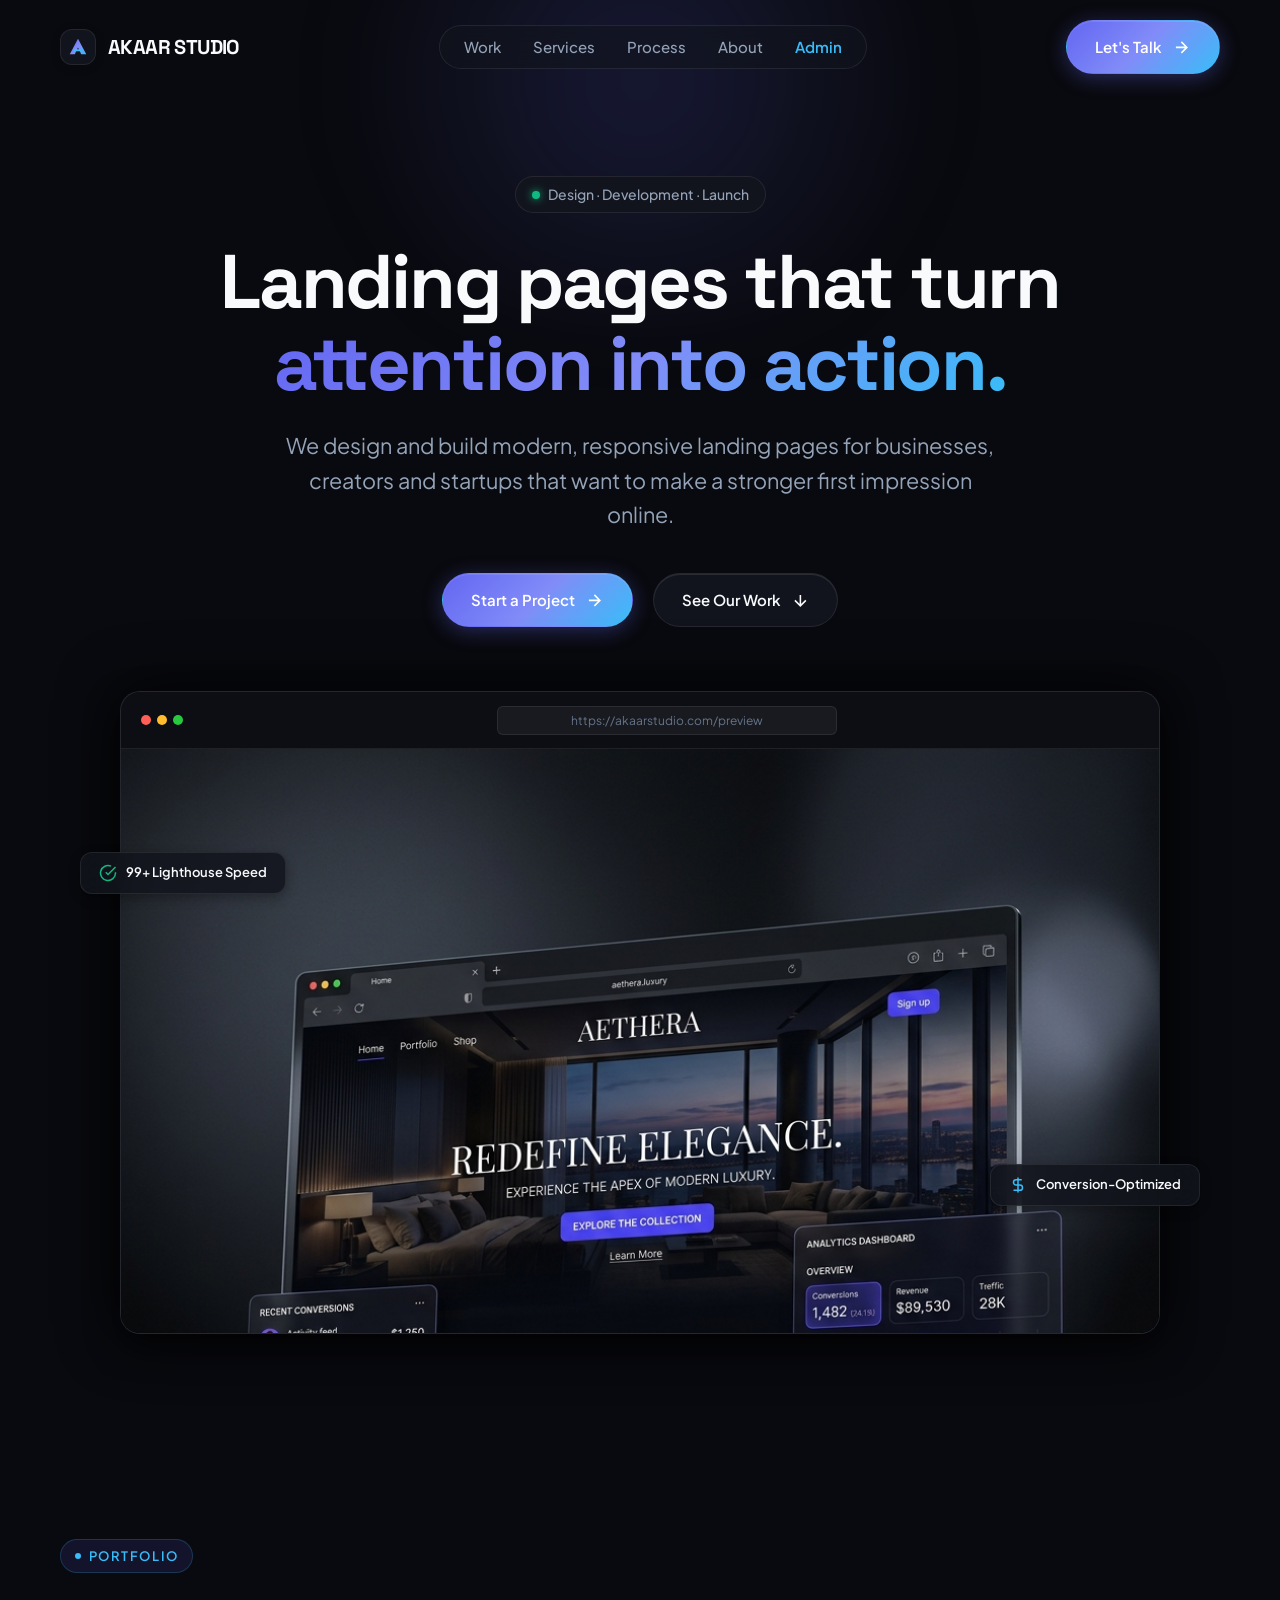
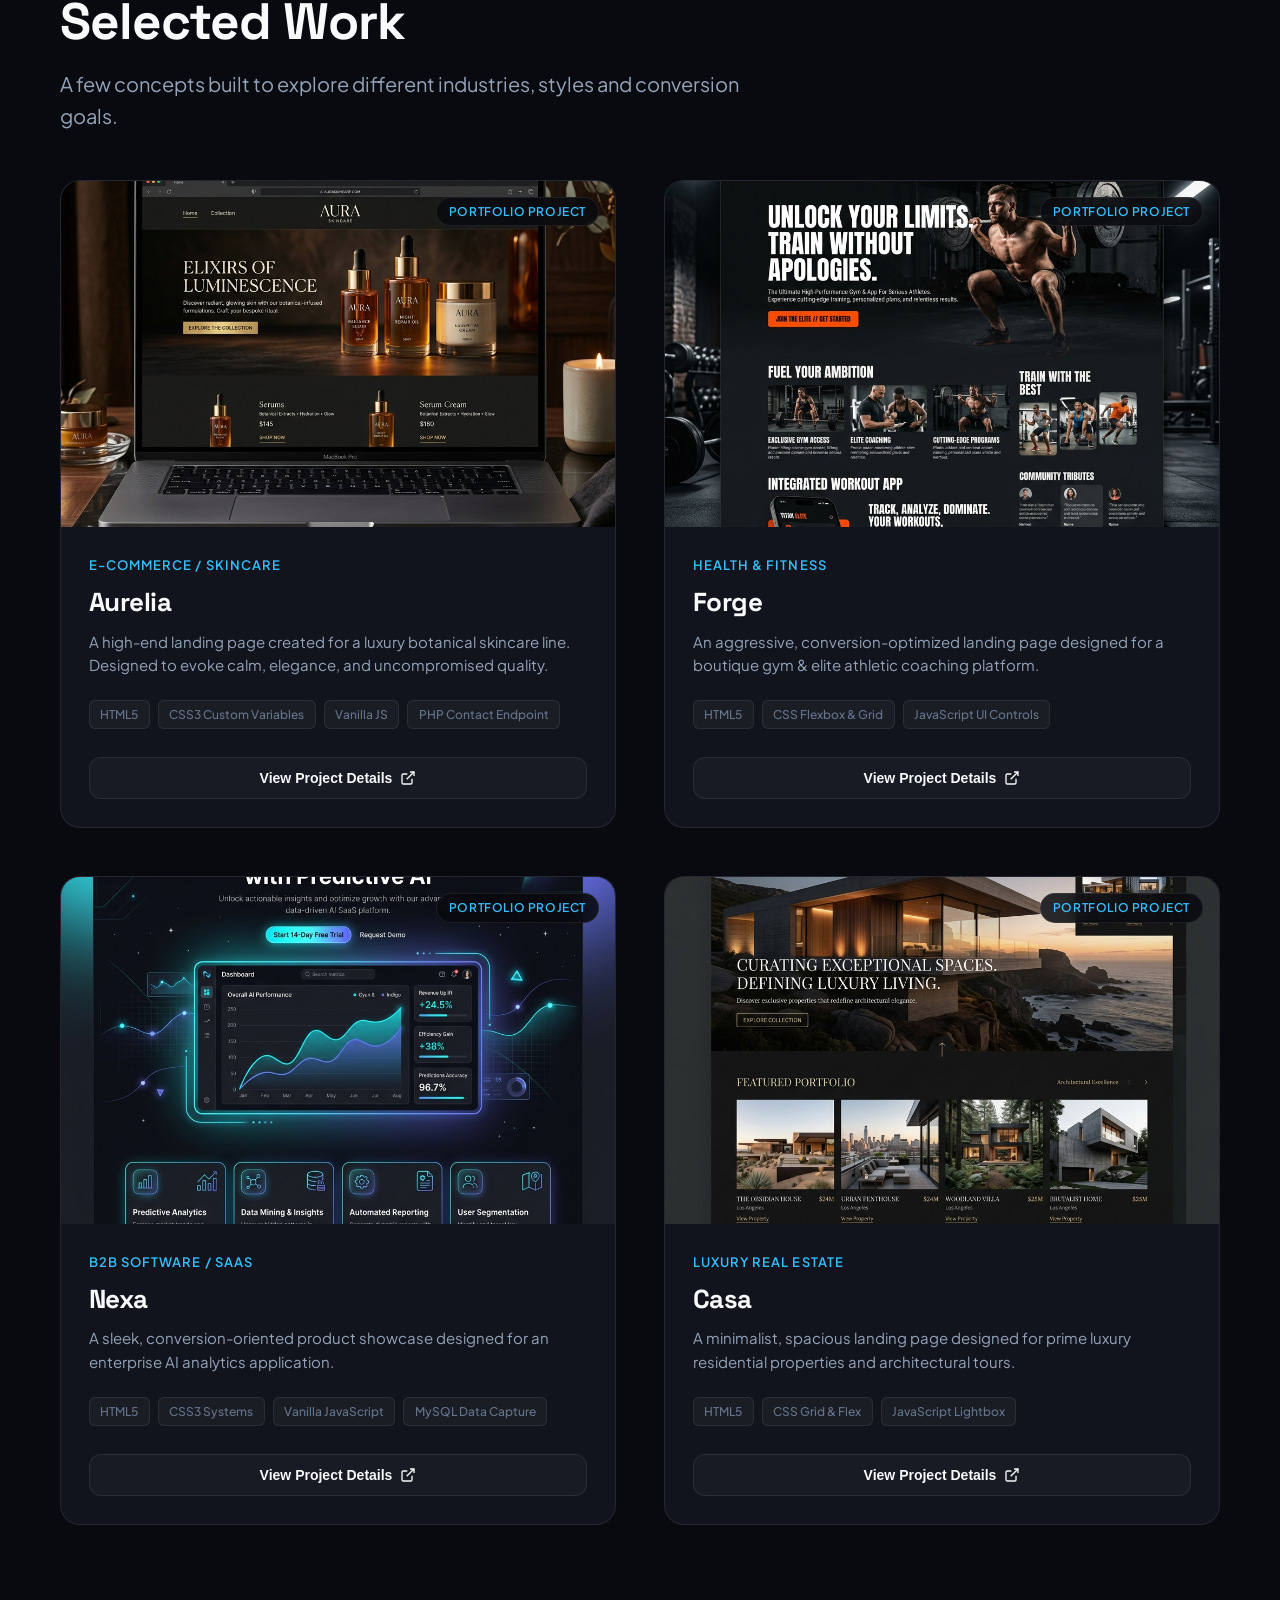
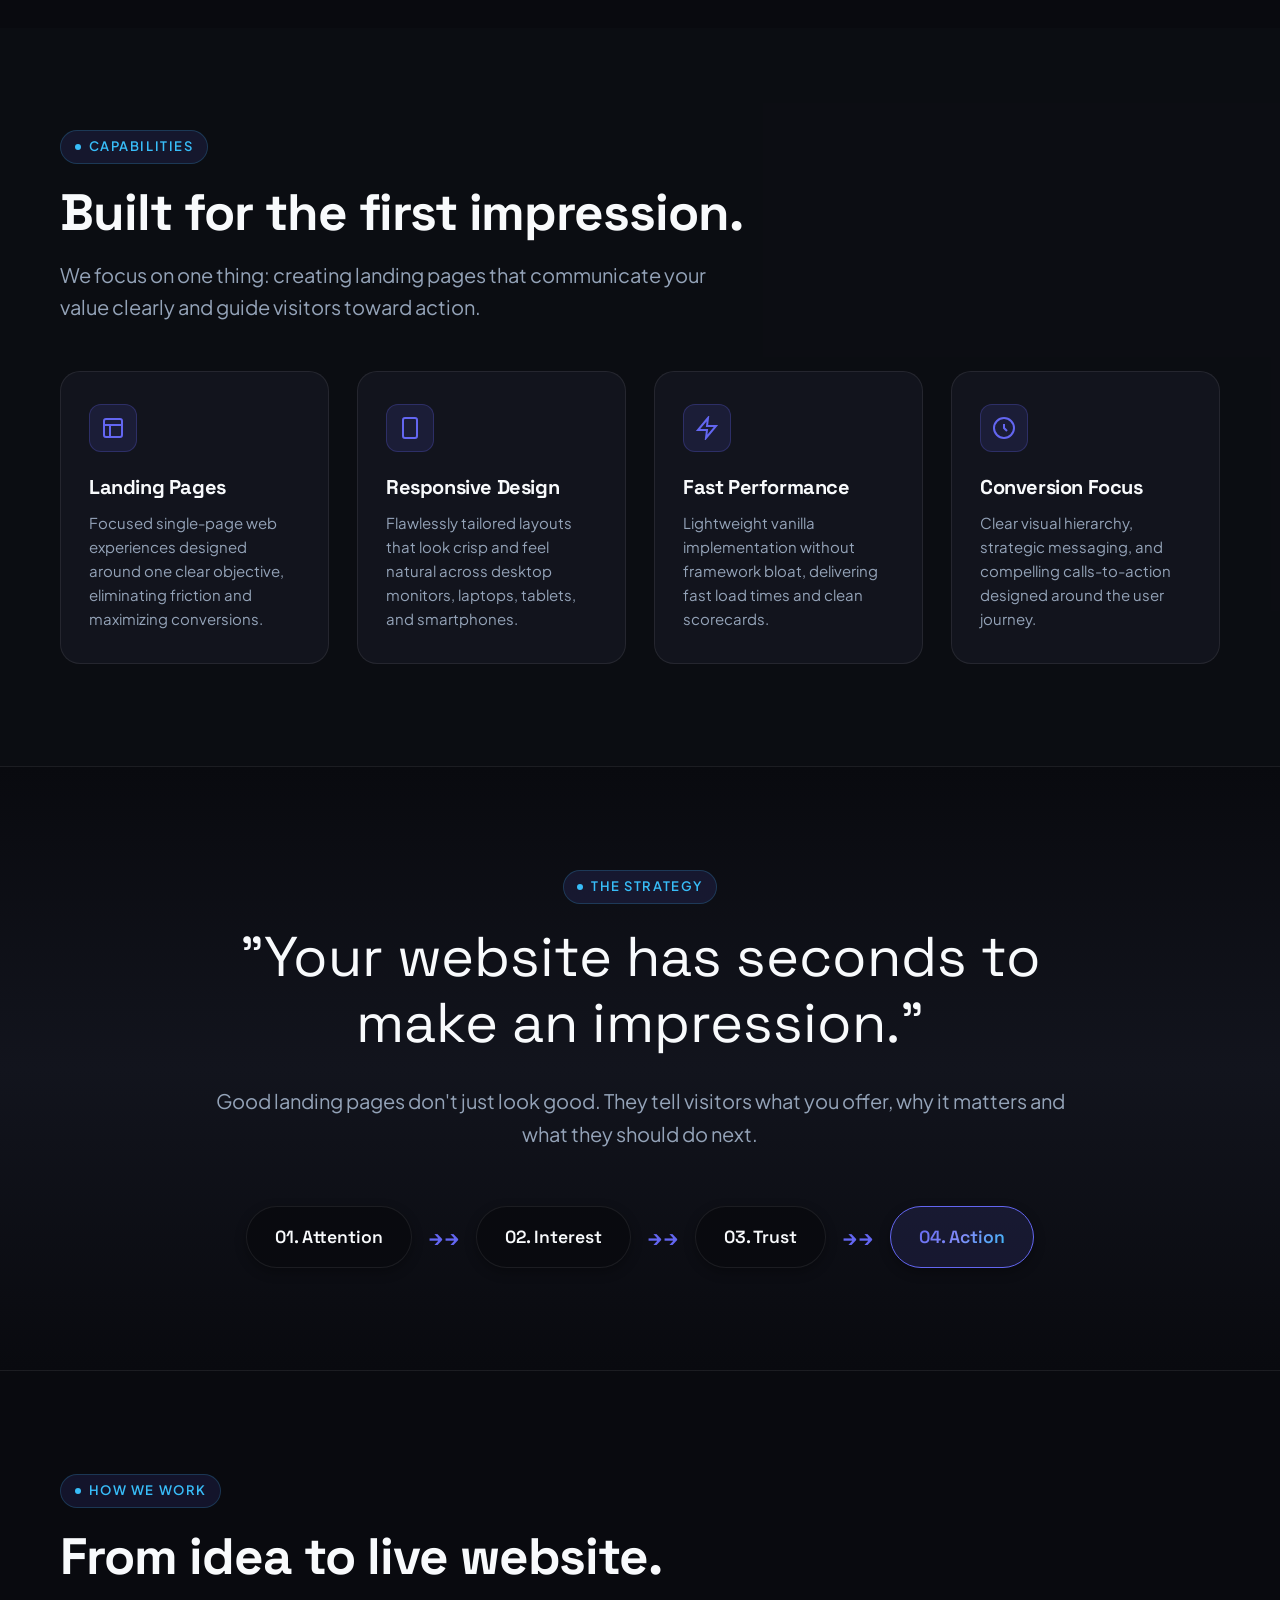
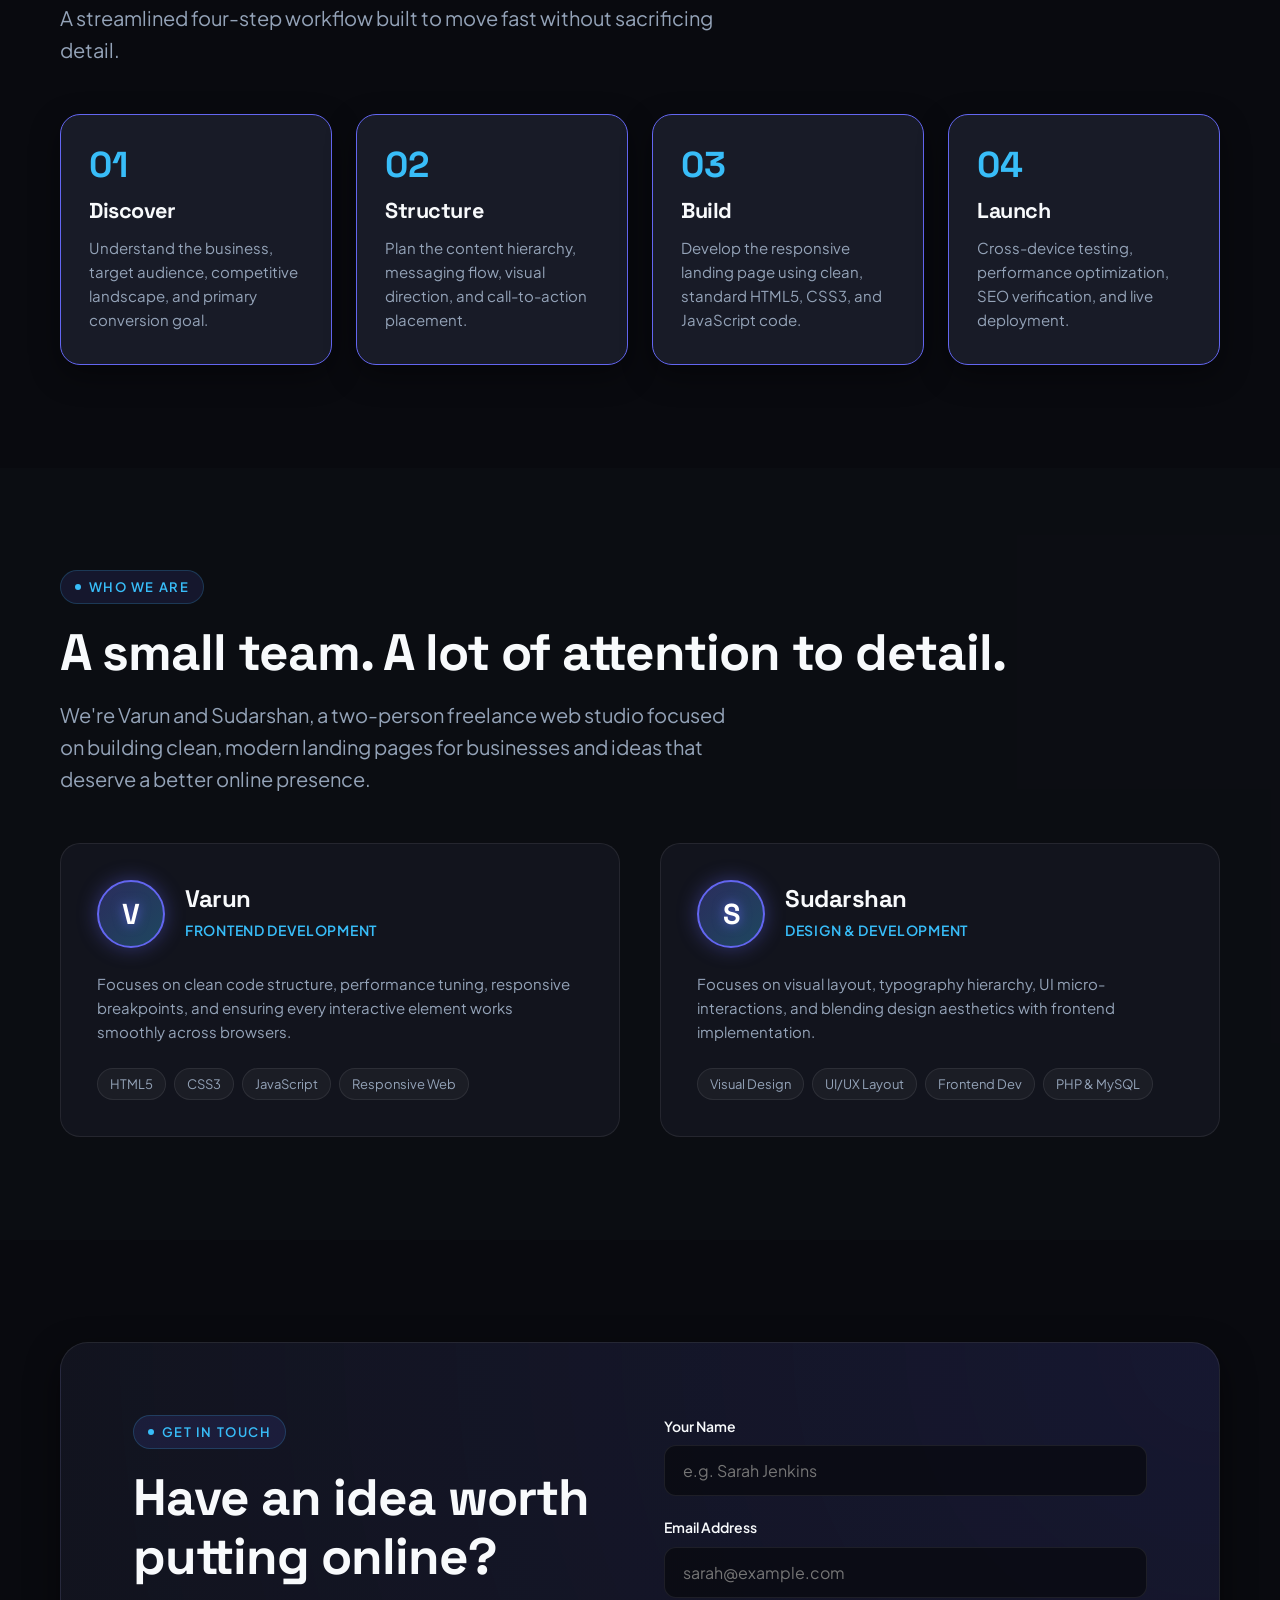
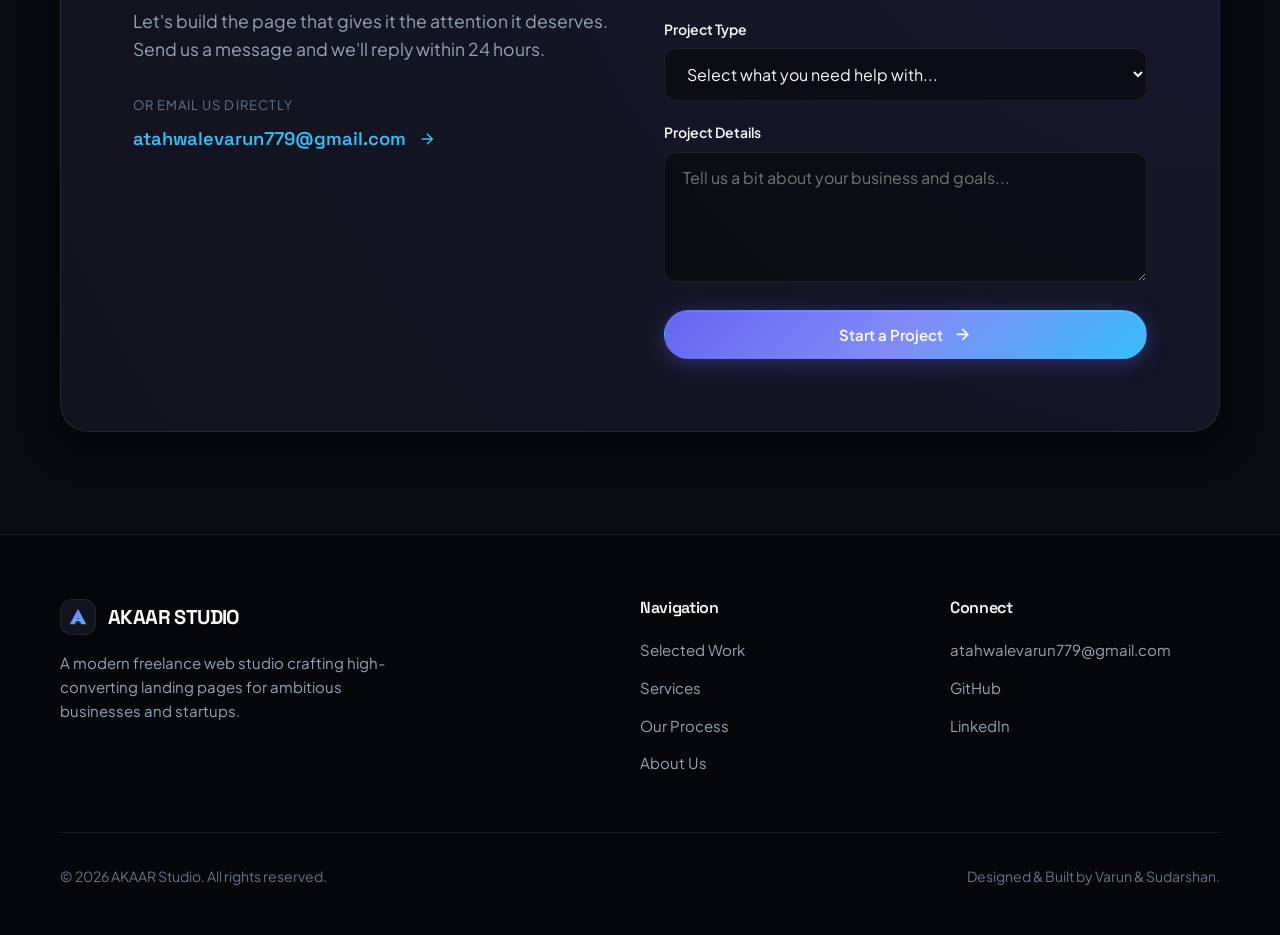
==== commit 2275c2f8: "Optimize smartphone and PC cross-compatibility, responsive touch navigation, project modals, and sta" ====
--- a/index.html
+++ b/index.html
@@ -2,7 +2,7 @@
 <html lang="en">
 <head>
     <meta charset="UTF-8">
-    <meta name="viewport" content="width=device-width, initial-scale=1.0">
+    <meta name="viewport" content="width=device-width, initial-scale=1.0, maximum-scale=5.0">
     <title>AKAAR STUDIO — Modern Landing Pages That Convert</title>
     <meta name="description" content="We design and build modern, responsive landing pages for businesses, creators and startups that want to make a stronger first impression online.">
     <meta name="author" content="AKAAR Studio">
@@ -141,6 +141,17 @@
                         <img src="assets/images/hero_preview.png" alt="AKAAR Studio Landing Page Preview Showcase" loading="eager">
                     </div>
                 </div>
+
+                <div class="hero-mobile-badges">
+                    <div class="hero-badge-pill">
+                        <svg width="16" height="16" viewBox="0 0 24 24" fill="none" stroke="#10B981" stroke-width="2"><path d="M22 11.08V12a10 10 0 1 1-5.93-9.14"/><polyline points="22 4 12 14.01 9 11.01"/></svg>
+                        <span>99+ Lighthouse Speed</span>
+                    </div>
+                    <div class="hero-badge-pill">
+                        <svg width="16" height="16" viewBox="0 0 24 24" fill="none" stroke="#38BDF8" stroke-width="2"><path d="M12 2v20M17 5H9.5a3.5 3.5 0 0 0 0 7h5a3.5 3.5 0 0 1 0 7H6"/></svg>
+                        <span>Conversion-Optimized</span>
+                    </div>
+                </div>
             </div>
         </div>
     </section>
--- a/assets/css/styles.css
+++ b/assets/css/styles.css
@@ -384,10 +384,12 @@
   z-index: 999;
   display: flex;
   flex-direction: column;
-  justify-content: center;
-  align-items: center;
-  gap: 2.5rem;
-  padding: 2rem;
+  justify-content: flex-start;
+  align-items: center;
+  gap: 2rem;
+  padding: 5.5rem 1.5rem 2.5rem;
+  overflow-y: auto;
+  -webkit-overflow-scrolling: touch;
   opacity: 0;
   visibility: hidden;
   transition: opacity var(--transition-normal), visibility var(--transition-normal);
@@ -621,6 +623,35 @@
   100% { transform: translateY(-10px); }
 }
 
+/* Mobile Badge Container for Hero Mockup */
+.hero-mobile-badges {
+  display: flex;
+  flex-wrap: wrap;
+  justify-content: center;
+  gap: 0.75rem;
+  margin-top: 1.25rem;
+}
+
+@media (min-width: 1024px) {
+  .hero-mobile-badges {
+    display: none;
+  }
+}
+
+.hero-badge-pill {
+  display: inline-flex;
+  align-items: center;
+  gap: 0.5rem;
+  background: rgba(18, 20, 29, 0.85);
+  border: 1px solid var(--border-color);
+  padding: 0.5rem 1rem;
+  border-radius: var(--radius-pill);
+  font-size: 0.8125rem;
+  font-weight: 600;
+  color: var(--text-primary);
+  box-shadow: var(--shadow-sm);
+}
+
 /* --- Selected Work Section --- */
 .section-padding {
   padding-top: clamp(4rem, 8vw, 7rem);
@@ -897,12 +928,19 @@
 .journey-arrow {
   color: var(--accent-primary);
   font-weight: 700;
-  display: none;
+  font-size: 1.25rem;
+  display: inline-block;
+}
+
+@media (max-width: 767px) {
+  .journey-arrow::after {
+    content: '↓';
+  }
 }
 
 @media (min-width: 768px) {
-  .journey-arrow {
-    display: inline-block;
+  .journey-arrow::after {
+    content: '→';
   }
 }
 
@@ -1119,7 +1157,7 @@
   padding: 0.875rem 1.1rem;
   color: var(--text-primary);
   font-family: var(--font-sans);
-  font-size: 0.9375rem;
+  font-size: 1rem; /* 16px prevents iOS Safari auto-zoom on focus */
   transition: border-color var(--transition-fast), box-shadow var(--transition-fast);
 }
 
@@ -1190,9 +1228,33 @@
   width: 100%;
   max-height: 90vh;
   overflow-y: auto;
+  -webkit-overflow-scrolling: touch;
   padding: 2.5rem;
   position: relative;
   box-shadow: var(--shadow-md);
+}
+
+@media (max-width: 600px) {
+  .modal-overlay {
+    padding: 0.75rem;
+  }
+  .modal-content-box {
+    padding: 1.5rem 1.15rem;
+    border-radius: var(--radius-lg);
+    max-height: 92vh;
+  }
+  .modal-close-btn {
+    top: 1rem;
+    right: 1rem;
+    width: 32px;
+    height: 32px;
+    font-size: 1.1rem;
+  }
+}
+
+/* Touch Device Active Tap Feedback */
+.btn:active, .btn-card-action:active, .mobile-drawer-link:active {
+  transform: scale(0.97);
 }
 
 .modal-close-btn {
